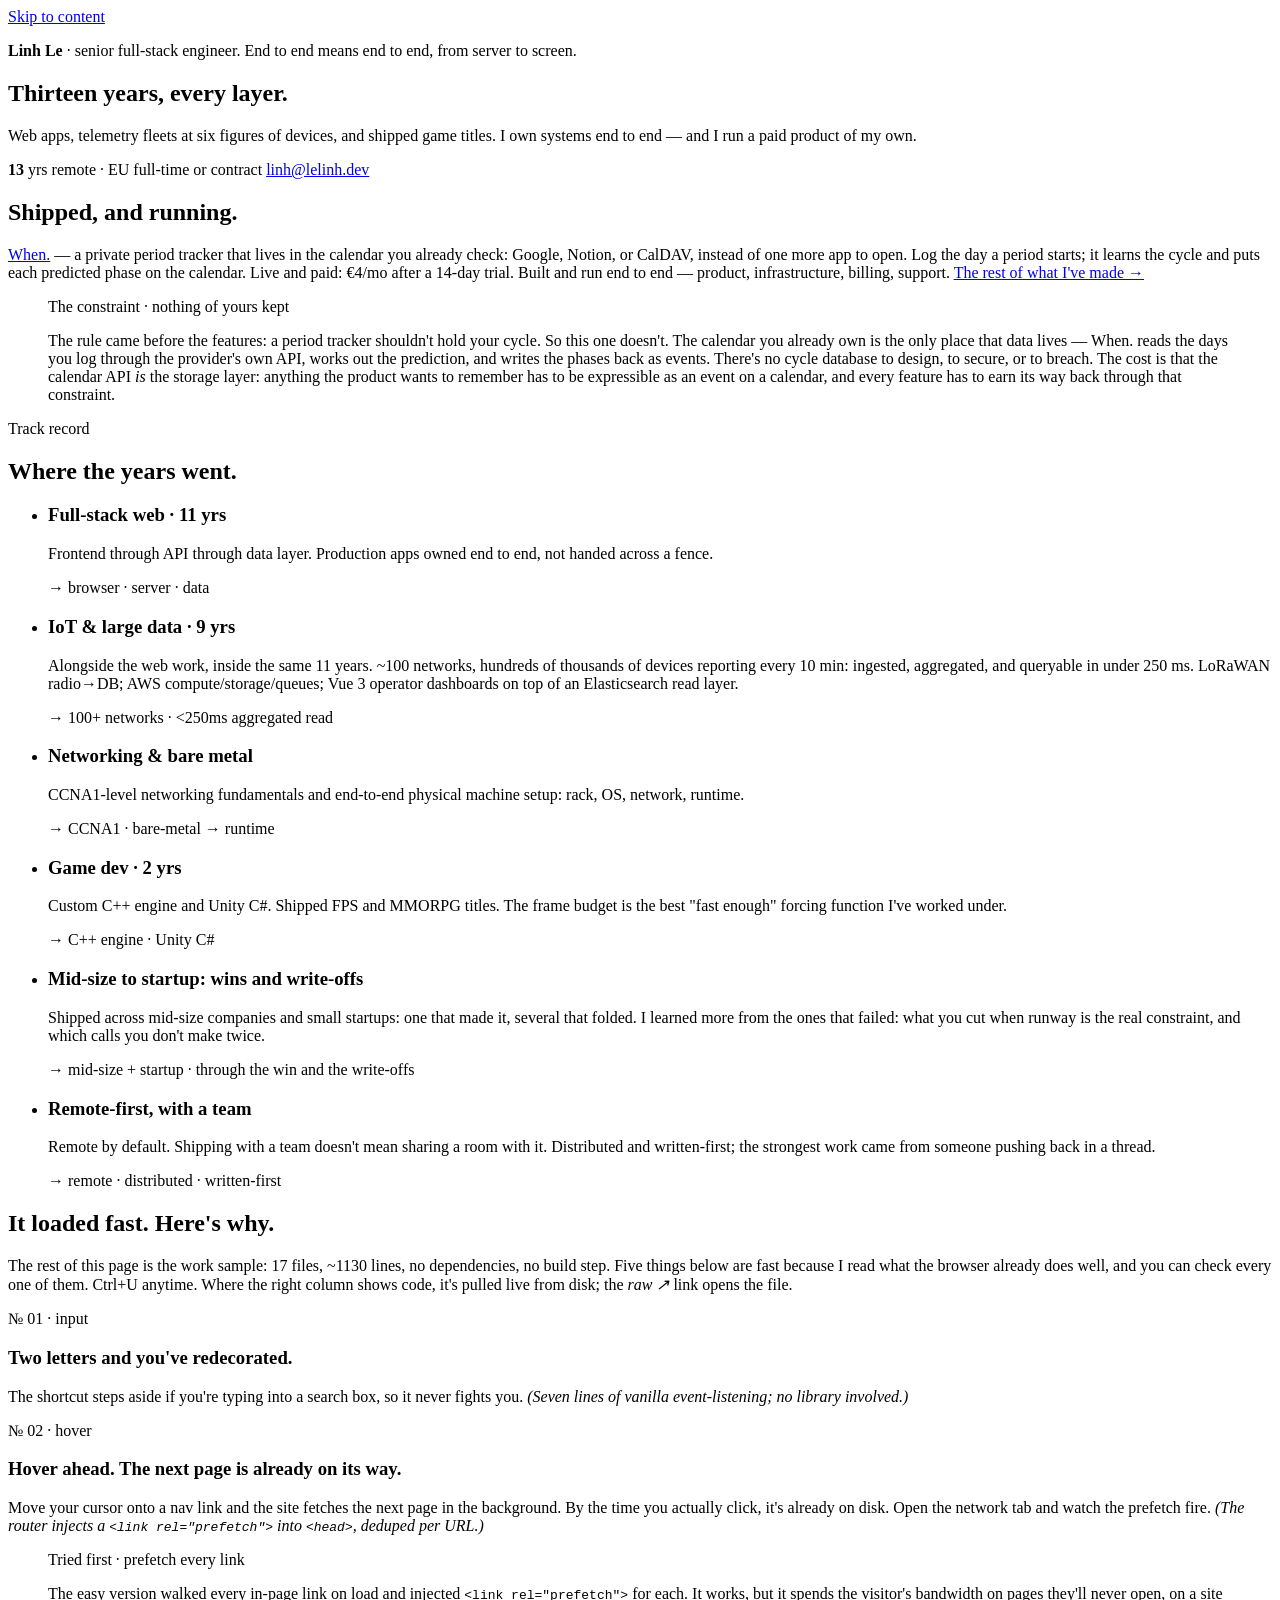
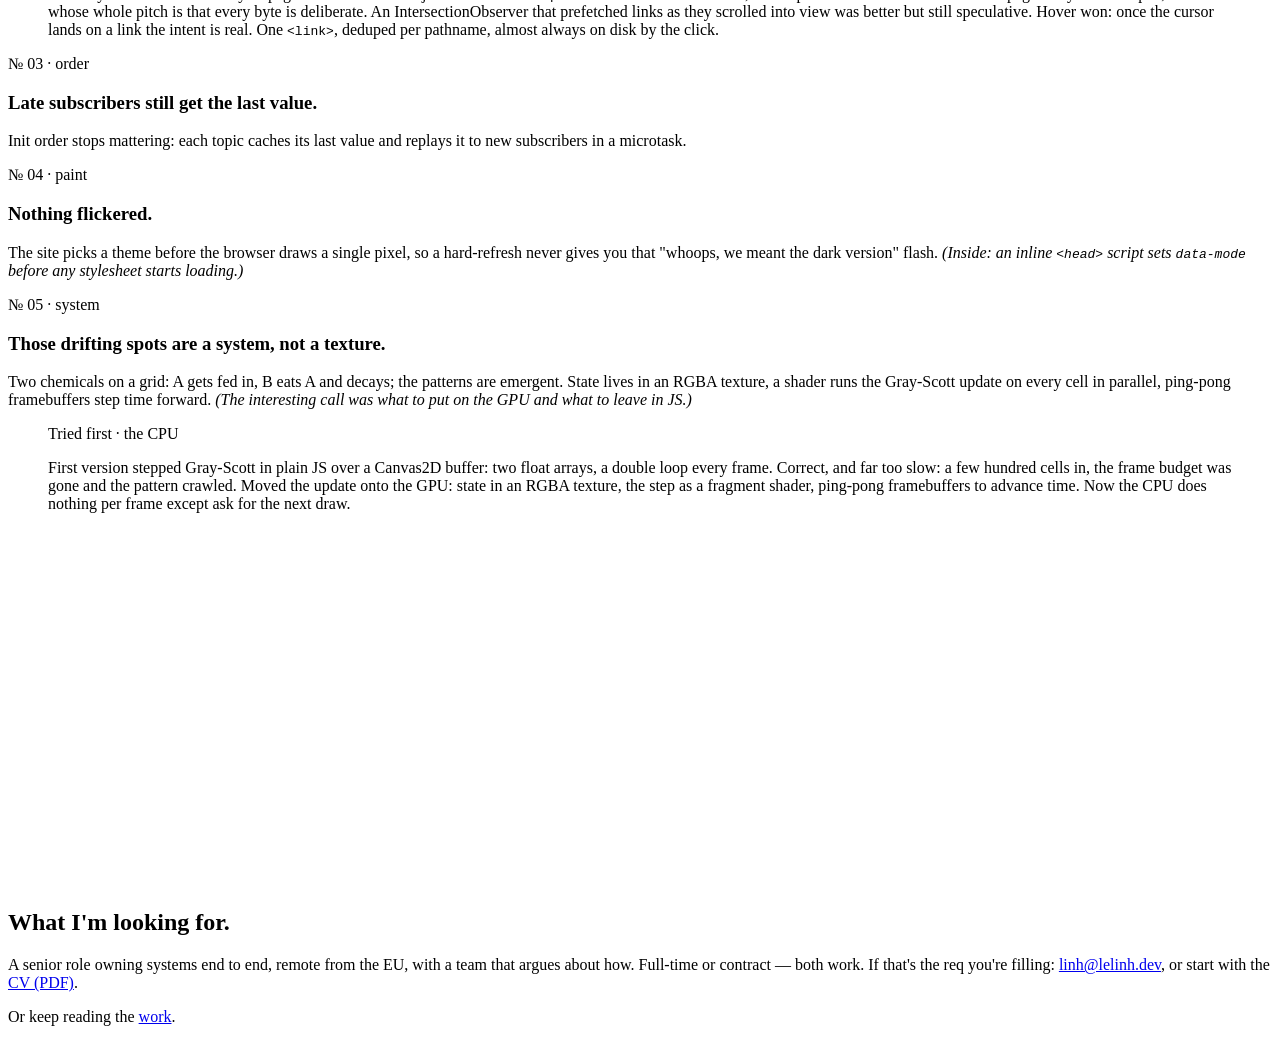
==== src/index.html @ 4b9583f8 "content: lead with the career, not the codebase; make the ask actionable The homepage argued for its" ====
<!doctype html>
<html lang="en">
<head>
  <meta charset="utf-8">
  <meta name="viewport" content="width=device-width, initial-scale=1">
  <link rel="icon" type="image/svg+xml" href="/assets/favicon.svg">
  <link rel="apple-touch-icon" href="/assets/apple-touch-icon.png">
  <meta name="robots" content="index, follow, max-image-preview:large, max-snippet:-1">
  <meta name="theme-color" content="#21222c">
  <meta name="author" content="Linh Le">
  <meta name="description" content="Linh Le — senior full-stack engineer. Thirteen years across web apps, IoT telemetry fleets, and shipped game titles. Open to senior roles, remote in the EU, full-time or contract.">
  <title>Linh Le — Senior Full-Stack Engineer</title>
  <link rel="canonical" href="https://lelinh.dev/">
  <meta property="og:type" content="website">
  <meta property="og:site_name" content="Linh Le">
  <meta property="og:title" content="Linh Le — senior full-stack engineer">
  <meta property="og:description" content="Thirteen years across web apps, IoT telemetry fleets, and shipped game titles. Open to senior roles, remote in the EU, full-time or contract.">
  <meta property="og:url" content="https://lelinh.dev/">
  <meta property="og:image" content="https://lelinh.dev/assets/og.png">
  <meta property="og:image:width" content="1200">
  <meta property="og:image:height" content="630">
  <meta property="og:image:alt" content="Linh Le — senior full-stack engineer · lelinh.dev">
  <meta property="og:locale" content="en_US">
  <meta name="twitter:card" content="summary_large_image">
  <meta name="twitter:title" content="Linh Le — senior full-stack engineer">
  <meta name="twitter:description" content="Thirteen years across web apps, IoT telemetry fleets, and shipped game titles. Open to senior roles, remote in the EU, full-time or contract.">
  <meta name="twitter:image" content="https://lelinh.dev/assets/og.png">
  <meta name="twitter:image:alt" content="Linh Le — senior full-stack engineer · lelinh.dev">
  <script type="application/ld+json">{"@context":"https://schema.org","@graph":[{"@type":"WebSite","@id":"https://lelinh.dev/#website","url":"https://lelinh.dev/","name":"Linh Le","inLanguage":"en","publisher":{"@id":"https://lelinh.dev/#person"}},{"@type":"Person","@id":"https://lelinh.dev/#person","name":"Linh Le","jobTitle":"Senior Full-Stack Engineer","url":"https://lelinh.dev/","image":"https://lelinh.dev/assets/og.png","email":"mailto:linh@lelinh.dev","sameAs":["https://codeberg.org/litozor","https://github.com/Linh35","https://www.linkedin.com/in/le-linh-42269082/"],"knowsAbout":["Full-stack web development","Node.js","Python","TypeScript","Go","Rust","Zig","C++","SQL","Elasticsearch","DynamoDB","Vue.js","React","IoT & LoRaWAN","AWS","Azure","Linux","Computer networking","Android","iOS","Data analysis","Game engine programming","Unity / C#"]}]}</script>
  <!-- data-mode must be set before first paint to avoid FOUC. Stays inline. -->
  <script>try { const m = localStorage.getItem('mode'); document.documentElement.setAttribute('data-mode', m === 'terminal' ? 'terminal' : 'swiss'); } catch { document.documentElement.setAttribute('data-mode', 'swiss'); }</script>
  <link rel="stylesheet" href="/assets/tokens/base.css">
  <link rel="stylesheet" href="/assets/modes/terminal/tokens.css">
  <link rel="stylesheet" href="/assets/modes/swiss/tokens.css">
  <style>
    #rd { display: block; width: 100%; height: 40vh; min-height: 200px; max-height: 500px; }
    /* A 40vh field that never stops moving is exactly what reduced-motion asks
       not to get. Hide it here; the mount script below also skips the sim. */
    @media (prefers-reduced-motion: reduce) { #rd { display: none; } }
  </style>
</head>
<body>
  <noscript><p>JavaScript is off. Every page is plain HTML and the links work. Only the mode toggle and the inline source previews need JS.</p></noscript>
  <a class="skip" href="#main">Skip to content</a>
  <site-header></site-header>
  <main id="main" tabindex="-1">
    <section class="hero">
      <p class="ident"><b>Linh Le</b> · senior full-stack engineer. End to end means end to end, from server to screen.</p>
      <h1>Thirteen years, every layer.</h1>
      <p class="lede">Web apps, telemetry fleets at six figures of devices, and shipped game titles. I own systems end to end — and I run a paid product of my own.</p>
      <aside class="meta">
        <key-hint variant="compact"></key-hint>
        <span><b>13</b> yrs</span>
        <span>remote · EU</span>
        <span>full-time or contract</span>
        <span><a href="mailto:linh@lelinh.dev?subject=Hiring%20Linh%20Le">linh@lelinh.dev</a></span>
      </aside>
    </section>

    <section class="intro">
      <h2>Shipped, and running.</h2>
      <p><a href="https://getwhen.net">When.</a> — a private period tracker that lives in the calendar you already check: Google, Notion, or CalDAV, instead of one more app to open. Log the day a period starts; it learns the cycle and puts each predicted phase on the calendar. Live and paid: €4/mo after a 14-day trial. Built and run end to end — product, infrastructure, billing, support. <a href="/work/">The rest of what I've made →</a></p>
      <figure class="source">
        <figcaption><span class="path">The constraint · nothing of yours kept</span></figcaption>
        <p>The rule came before the features: a period tracker shouldn't hold your cycle. So this one doesn't. The calendar you already own is the only place that data lives — When. reads the days you log through the provider's own API, works out the prediction, and writes the phases back as events. There's no cycle database to design, to secure, or to breach. The cost is that the calendar API <em>is</em> the storage layer: anything the product wants to remember has to be expressible as an event on a calendar, and every feature has to earn its way back through that constraint.</p>
      </figure>
    </section>

    <section class="patterns">
      <header class="patterns-head">
        <span class="num">Track record</span>
        <h2>Where the years went.</h2>
      </header>
      <ul class="pattern-grid" role="list">
        <li>
          <h3>Full-stack web · 11 yrs</h3>
          <p>Frontend through API through data layer. Production apps owned end to end, not handed across a fence.</p>
          <span class="where">→ browser · server · data</span>
        </li>
        <li>
          <h3>IoT &amp; large data · 9 yrs</h3>
          <p>Alongside the web work, inside the same 11 years. ~100 networks, hundreds of thousands of devices reporting every 10 min: ingested, aggregated, and queryable in under 250&nbsp;ms. LoRaWAN radio→DB; AWS compute/storage/queues; Vue 3 operator dashboards on top of an Elasticsearch read layer.</p>
          <span class="where">→ 100+ networks · &lt;250ms aggregated read</span>
        </li>
        <li>
          <h3>Networking &amp; bare metal</h3>
          <p>CCNA1-level networking fundamentals and end-to-end physical machine setup: rack, OS, network, runtime.</p>
          <span class="where">→ CCNA1 · bare-metal → runtime</span>
        </li>
        <li>
          <h3>Game dev · 2 yrs</h3>
          <p>Custom C++ engine and Unity C#. Shipped FPS and MMORPG titles. The frame budget is the best "fast enough" forcing function I've worked under.</p>
          <span class="where">→ C++ engine · Unity C#</span>
        </li>
        <li>
          <h3>Mid-size to startup: wins and write-offs</h3>
          <p>Shipped across mid-size companies and small startups: one that made it, several that folded. I learned more from the ones that failed: what you cut when runway is the real constraint, and which calls you don't make twice.</p>
          <span class="where">→ mid-size + startup · through the win and the write-offs</span>
        </li>
        <li>
          <h3>Remote-first, with a team</h3>
          <p>Remote by default. Shipping with a team doesn't mean sharing a room with it. Distributed and written-first; the strongest work came from someone pushing back in a thread.</p>
          <span class="where">→ remote · distributed · written-first</span>
        </li>
      </ul>
    </section>

    <section class="intro">
      <h2>It loaded fast. Here's why.</h2>
      <p>The rest of this page is the work sample: 17 files, ~1130 lines, no dependencies, no build step. Five things below are fast because I read what the browser already does well, and you can check every one of them. Ctrl+U anytime. Where the right column shows code, it's pulled live from disk; the <em>raw ↗</em> link opens the file.</p>
    </section>

    <section class="claim">
      <header>
        <span class="num">№ 01 · input</span>
        <h3>Two letters and you've redecorated.</h3>
        <p class="achieves"><key-hint></key-hint> The shortcut steps aside if you're typing into a search box, so it never fights you. <em>(Seven lines of vanilla event-listening; no library involved.)</em></p>
      </header>
      <source-snippet src="/assets/features/shortcuts.js" lines="12-18" caption="shortcuts.js · keydown"></source-snippet>
    </section>

    <section class="claim">
      <header>
        <span class="num">№ 02 · hover</span>
        <h3>Hover ahead. The next page is already on its way.</h3>
        <p class="achieves">Move your cursor onto a nav link and the site fetches the next page in the background. By the time you actually click, it's already on disk. Open the network tab and watch the prefetch fire. <em>(The router injects a <code>&lt;link rel="prefetch"&gt;</code> into <code>&lt;head&gt;</code>, deduped per URL.)</em></p>
      </header>
      <figure class="source">
        <figcaption><span class="path">Tried first · prefetch every link</span></figcaption>
        <p>The easy version walked every in-page link on load and injected <code>&lt;link rel="prefetch"&gt;</code> for each. It works, but it spends the visitor's bandwidth on pages they'll never open, on a site whose whole pitch is that every byte is deliberate. An IntersectionObserver that prefetched links as they scrolled into view was better but still speculative. Hover won: once the cursor lands on a link the intent is real. One <code>&lt;link&gt;</code>, deduped per pathname, almost always on disk by the click.</p>
      </figure>
    </section>

    <section class="claim">
      <header>
        <span class="num">№ 03 · order</span>
        <h3>Late subscribers still get the last value.</h3>
        <p class="achieves">Init order stops mattering: each topic caches its last value and replays it to new subscribers in a microtask.</p>
      </header>
      <source-snippet src="/assets/kernel/event-bus.js" lines="19-25" caption="event-bus.js · on()"></source-snippet>
    </section>

    <section class="claim">
      <header>
        <span class="num">№ 04 · paint</span>
        <h3>Nothing flickered.</h3>
        <p class="achieves">The site picks a theme before the browser draws a single pixel, so a hard-refresh never gives you that "whoops, we meant the dark version" flash. <em>(Inside: an inline <code>&lt;head&gt;</code> script sets <code>data-mode</code> before any stylesheet starts loading.)</em></p>
      </header>
      <source-snippet src="/index.html" lines="30-31" caption="index.html · &lt;head&gt;"></source-snippet>
    </section>

    <section class="claim">
      <header>
        <span class="num">№ 05 · system</span>
        <h3>Those drifting spots are a system, not a texture.</h3>
        <p class="achieves">Two chemicals on a grid: A gets fed in, B eats A and decays; the patterns are emergent. State lives in an RGBA texture, a shader runs the Gray-Scott update on every cell in parallel, ping-pong framebuffers step time forward. <em>(The interesting call was what to put on the GPU and what to leave in JS.)</em></p>
      </header>
      <figure class="source">
        <figcaption><span class="path">Tried first · the CPU</span></figcaption>
        <p>First version stepped Gray-Scott in plain JS over a Canvas2D buffer: two float arrays, a double loop every frame. Correct, and far too slow: a few hundred cells in, the frame budget was gone and the pattern crawled. Moved the update onto the GPU: state in an RGBA texture, the step as a fragment shader, ping-pong framebuffers to advance time. Now the CPU does nothing per frame except ask for the next draw.</p>
      </figure>
    </section>

    <canvas id="rd" aria-hidden="true"></canvas>

    <section class="intro">
      <h2>What I'm looking for.</h2>
      <p>A senior role owning systems end to end, remote from the EU, with a team that argues about how. Full-time or contract — both work. If that's the req you're filling: <a href="mailto:linh@lelinh.dev?subject=Hiring%20Linh%20Le">linh@lelinh.dev</a>, or start with the <a href="/assets/linh-le-cv.pdf">CV (PDF)</a>.</p>
    </section>

    <section class="next">
      <p>Or keep reading the <a href="/work/">work</a>.</p>
    </section>
  </main>
  <site-footer></site-footer>
  <mode-indicator></mode-indicator>
  <script type="module">
    import { init as initMode } from '/assets/kernel/mode-manager.js';
    import { init as initRouter } from '/assets/kernel/router.js';
    import { bus } from '/assets/kernel/event-bus.js';
    import '/assets/modes/components.js';
    import '/assets/modes/terminal/components.js';
    import '/assets/modes/swiss/components.js';
    import '/assets/features/mode-indicator.js';
    import '/assets/features/source-snippet.js';
    import '/assets/features/console-banner.js';
    import '/assets/features/shortcuts.js';
    import '/assets/features/key-hint.js';
    initMode();
    initRouter();
    // The sim lives inside <main>, which the router swaps on SPA nav (its
    // bootstrap script doesn't re-run). Mount on every route:change, once per
    // canvas element; idle-deferred so it never blocks first paint.
    const mountRD = () => {
      if (matchMedia('(prefers-reduced-motion: reduce)').matches) return; // CSS hides #rd too
      if (window.rd && !rd.__rd) { rd.__rd = 1; (window.requestIdleCallback || (cb => setTimeout(cb, 200)))(() => import('/assets/features/gray-scott.js').then(m => m.init(rd))); }
    };
    bus.on('route:change', mountRD);
  </script>
</body>
</html>
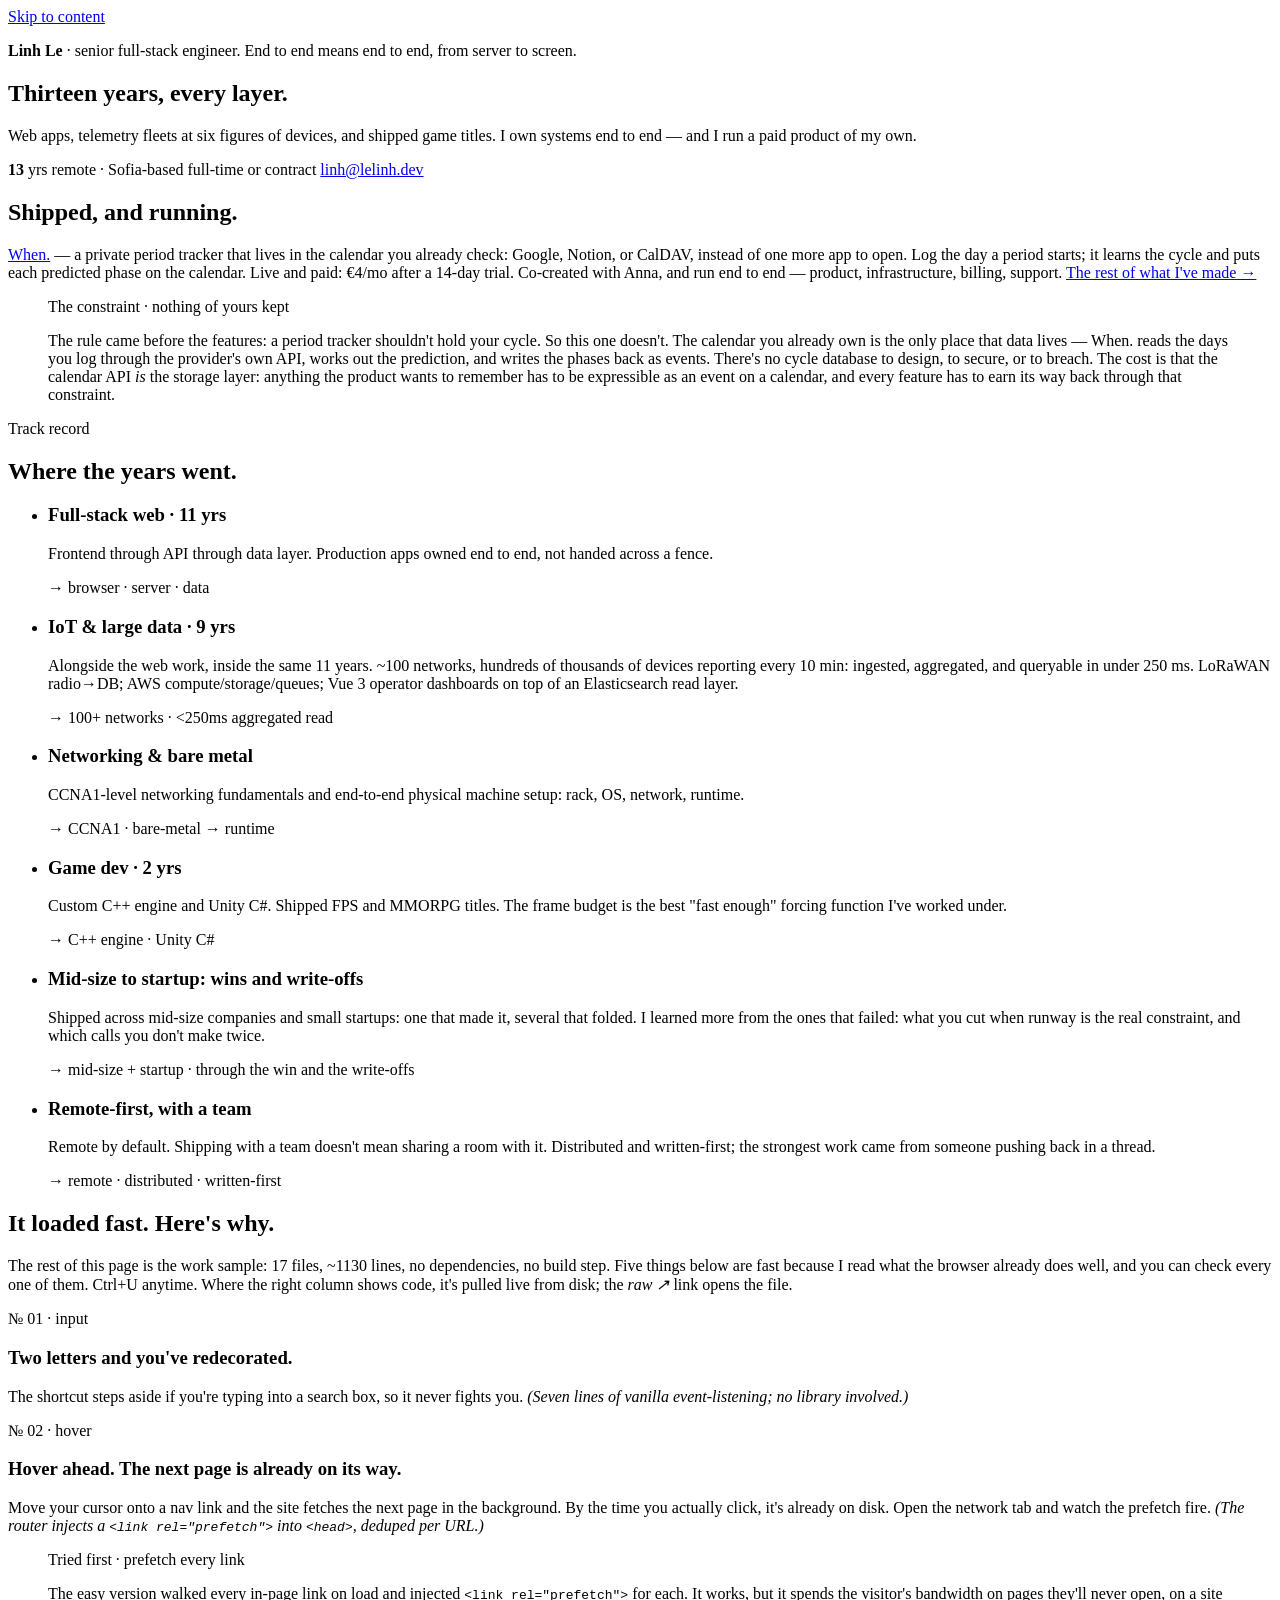
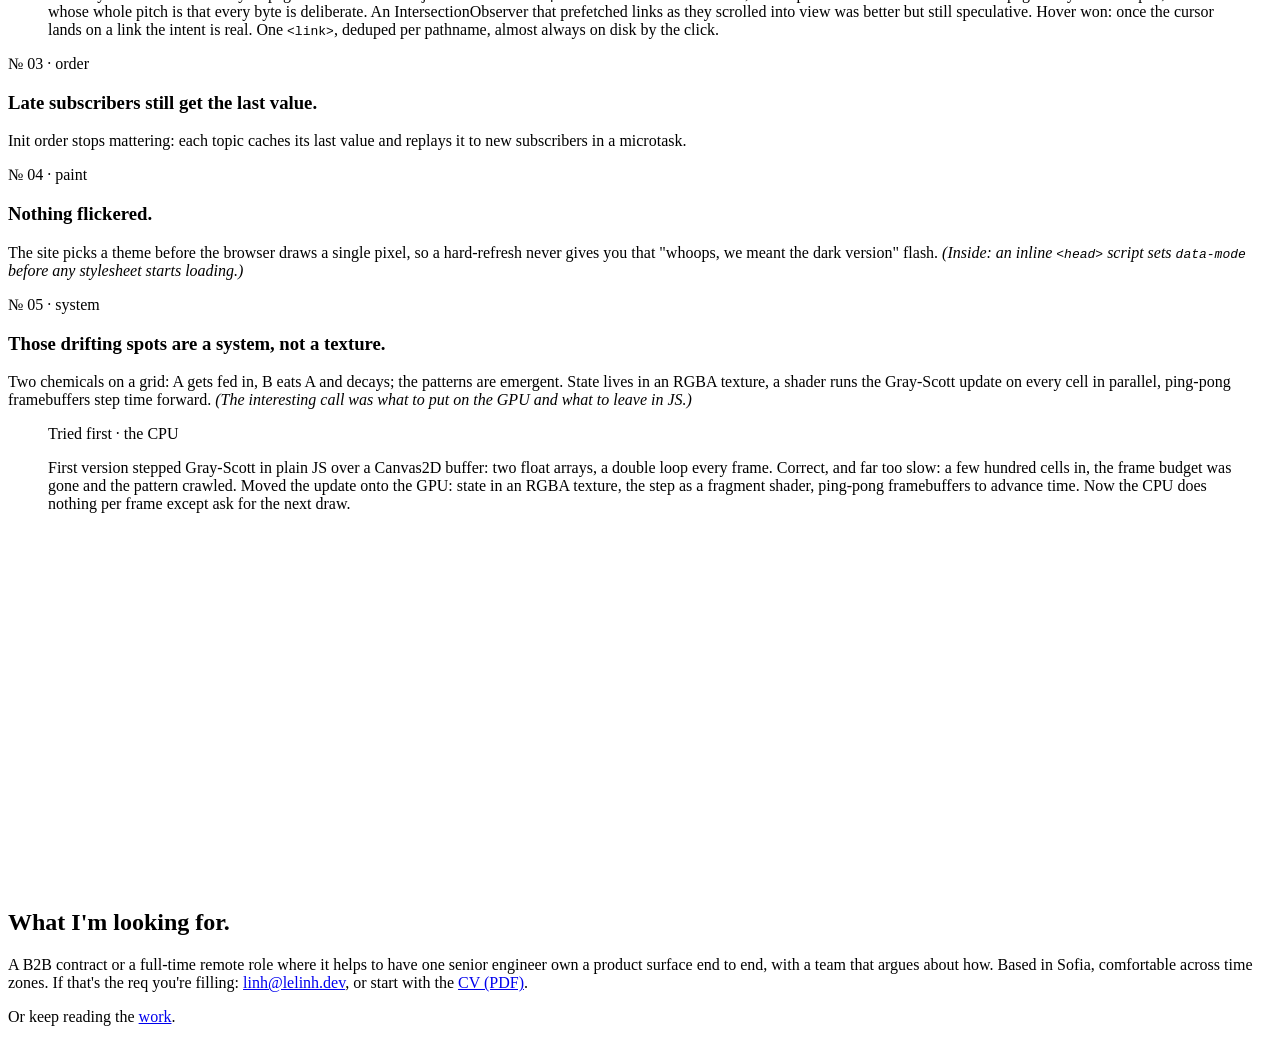
==== commit 2d826194: "about: add the work history; publish the CV; align the ask with it The history was the biggest gap f" ====
--- a/src/index.html
+++ b/src/index.html
@@ -8,13 +8,13 @@
   <meta name="robots" content="index, follow, max-image-preview:large, max-snippet:-1">
   <meta name="theme-color" content="#21222c">
   <meta name="author" content="Linh Le">
-  <meta name="description" content="Linh Le — senior full-stack engineer. Thirteen years across web apps, IoT telemetry fleets, and shipped game titles. Open to senior roles, remote in the EU, full-time or contract.">
+  <meta name="description" content="Linh Le — senior full-stack engineer. Thirteen years across web apps, IoT telemetry fleets, and shipped game titles. Open to B2B contracts and full-time remote roles. Sofia-based, comfortable across time zones.">
   <title>Linh Le — Senior Full-Stack Engineer</title>
   <link rel="canonical" href="https://lelinh.dev/">
   <meta property="og:type" content="website">
   <meta property="og:site_name" content="Linh Le">
   <meta property="og:title" content="Linh Le — senior full-stack engineer">
-  <meta property="og:description" content="Thirteen years across web apps, IoT telemetry fleets, and shipped game titles. Open to senior roles, remote in the EU, full-time or contract.">
+  <meta property="og:description" content="Thirteen years across web apps, IoT telemetry fleets, and shipped game titles. Open to B2B contracts and full-time remote roles. Sofia-based, comfortable across time zones.">
   <meta property="og:url" content="https://lelinh.dev/">
   <meta property="og:image" content="https://lelinh.dev/assets/og.png">
   <meta property="og:image:width" content="1200">
@@ -23,7 +23,7 @@
   <meta property="og:locale" content="en_US">
   <meta name="twitter:card" content="summary_large_image">
   <meta name="twitter:title" content="Linh Le — senior full-stack engineer">
-  <meta name="twitter:description" content="Thirteen years across web apps, IoT telemetry fleets, and shipped game titles. Open to senior roles, remote in the EU, full-time or contract.">
+  <meta name="twitter:description" content="Thirteen years across web apps, IoT telemetry fleets, and shipped game titles. Open to B2B contracts and full-time remote roles. Sofia-based, comfortable across time zones.">
   <meta name="twitter:image" content="https://lelinh.dev/assets/og.png">
   <meta name="twitter:image:alt" content="Linh Le — senior full-stack engineer · lelinh.dev">
   <script type="application/ld+json">{"@context":"https://schema.org","@graph":[{"@type":"WebSite","@id":"https://lelinh.dev/#website","url":"https://lelinh.dev/","name":"Linh Le","inLanguage":"en","publisher":{"@id":"https://lelinh.dev/#person"}},{"@type":"Person","@id":"https://lelinh.dev/#person","name":"Linh Le","jobTitle":"Senior Full-Stack Engineer","url":"https://lelinh.dev/","image":"https://lelinh.dev/assets/og.png","email":"mailto:linh@lelinh.dev","sameAs":["https://codeberg.org/litozor","https://github.com/Linh35","https://www.linkedin.com/in/le-linh-42269082/"],"knowsAbout":["Full-stack web development","Node.js","Python","TypeScript","Go","Rust","Zig","C++","SQL","Elasticsearch","DynamoDB","Vue.js","React","IoT & LoRaWAN","AWS","Azure","Linux","Computer networking","Android","iOS","Data analysis","Game engine programming","Unity / C#"]}]}</script>
@@ -51,7 +51,7 @@
       <aside class="meta">
         <key-hint variant="compact"></key-hint>
         <span><b>13</b> yrs</span>
-        <span>remote · EU</span>
+        <span>remote · Sofia-based</span>
         <span>full-time or contract</span>
         <span><a href="mailto:linh@lelinh.dev?subject=Hiring%20Linh%20Le">linh@lelinh.dev</a></span>
       </aside>
@@ -59,7 +59,7 @@
 
     <section class="intro">
       <h2>Shipped, and running.</h2>
-      <p><a href="https://getwhen.net">When.</a> — a private period tracker that lives in the calendar you already check: Google, Notion, or CalDAV, instead of one more app to open. Log the day a period starts; it learns the cycle and puts each predicted phase on the calendar. Live and paid: €4/mo after a 14-day trial. Built and run end to end — product, infrastructure, billing, support. <a href="/work/">The rest of what I've made →</a></p>
+      <p><a href="https://getwhen.net">When.</a> — a private period tracker that lives in the calendar you already check: Google, Notion, or CalDAV, instead of one more app to open. Log the day a period starts; it learns the cycle and puts each predicted phase on the calendar. Live and paid: €4/mo after a 14-day trial. Co-created with Anna, and run end to end — product, infrastructure, billing, support. <a href="/work/">The rest of what I've made →</a></p>
       <figure class="source">
         <figcaption><span class="path">The constraint · nothing of yours kept</span></figcaption>
         <p>The rule came before the features: a period tracker shouldn't hold your cycle. So this one doesn't. The calendar you already own is the only place that data lives — When. reads the days you log through the provider's own API, works out the prediction, and writes the phases back as events. There's no cycle database to design, to secure, or to breach. The cost is that the calendar API <em>is</em> the storage layer: anything the product wants to remember has to be expressible as an event on a calendar, and every feature has to earn its way back through that constraint.</p>
@@ -165,7 +165,7 @@
 
     <section class="intro">
       <h2>What I'm looking for.</h2>
-      <p>A senior role owning systems end to end, remote from the EU, with a team that argues about how. Full-time or contract — both work. If that's the req you're filling: <a href="mailto:linh@lelinh.dev?subject=Hiring%20Linh%20Le">linh@lelinh.dev</a>, or start with the <a href="/assets/linh-le-cv.pdf">CV (PDF)</a>.</p>
+      <p>A B2B contract or a full-time remote role where it helps to have one senior engineer own a product surface end to end, with a team that argues about how. Based in Sofia, comfortable across time zones. If that's the req you're filling: <a href="mailto:linh@lelinh.dev?subject=Hiring%20Linh%20Le">linh@lelinh.dev</a>, or start with the <a href="/assets/linh-le-cv.pdf">CV (PDF)</a>.</p>
     </section>
 
     <section class="next">
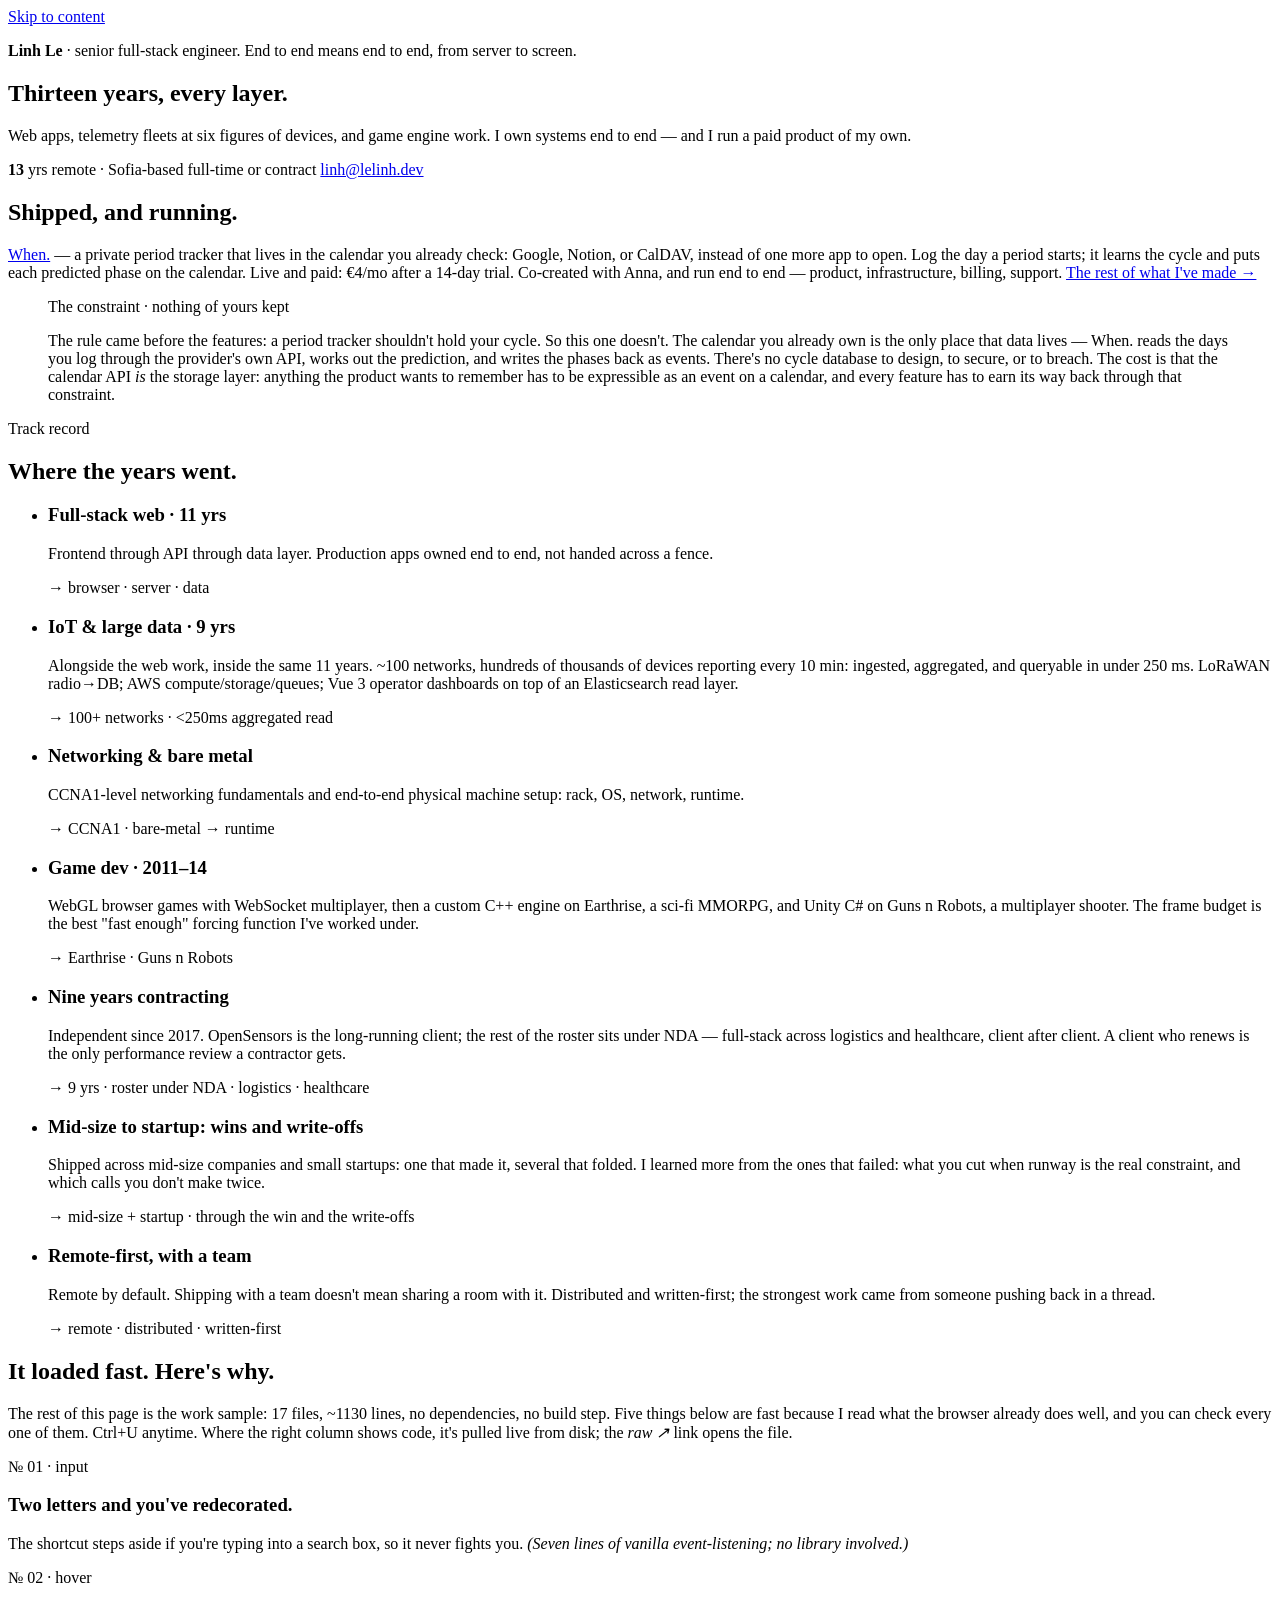
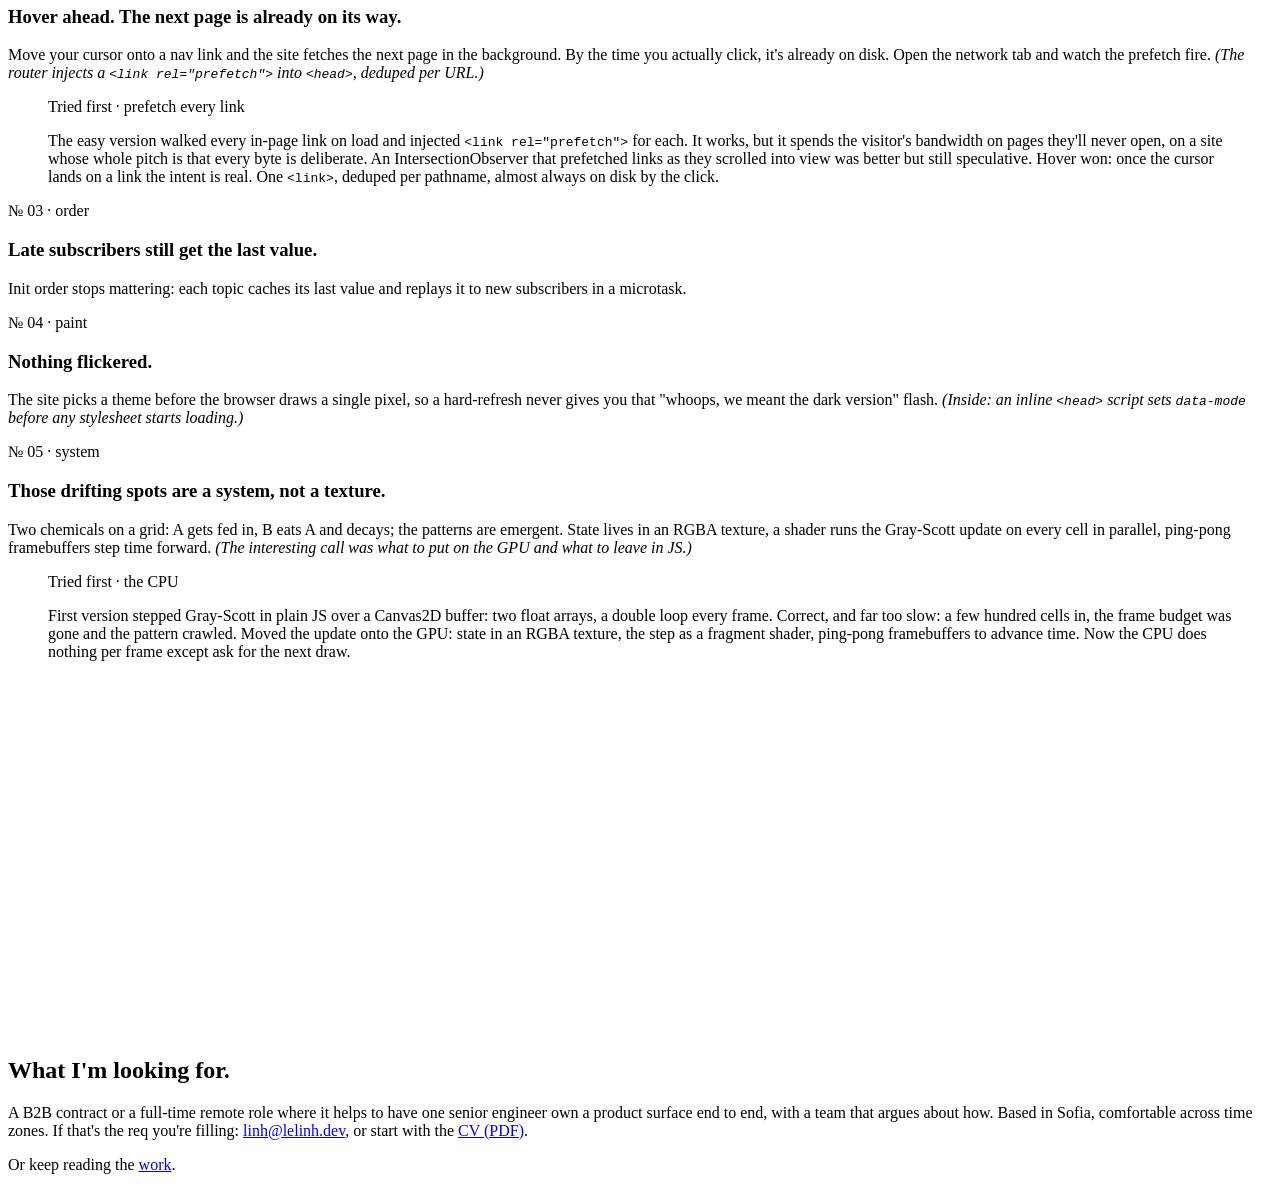
==== commit 1e8ec3c5: "correct the game-era dates, name the titles, show the contracting Masthead and Haemimont dates were " ====
--- a/src/index.html
+++ b/src/index.html
@@ -8,13 +8,13 @@
   <meta name="robots" content="index, follow, max-image-preview:large, max-snippet:-1">
   <meta name="theme-color" content="#21222c">
   <meta name="author" content="Linh Le">
-  <meta name="description" content="Linh Le — senior full-stack engineer. Thirteen years across web apps, IoT telemetry fleets, and shipped game titles. Open to B2B contracts and full-time remote roles. Sofia-based, comfortable across time zones.">
+  <meta name="description" content="Linh Le — senior full-stack engineer. Thirteen years across web apps, IoT telemetry fleets, and game engine work. Open to B2B contracts and full-time remote roles. Sofia-based, comfortable across time zones.">
   <title>Linh Le — Senior Full-Stack Engineer</title>
   <link rel="canonical" href="https://lelinh.dev/">
   <meta property="og:type" content="website">
   <meta property="og:site_name" content="Linh Le">
   <meta property="og:title" content="Linh Le — senior full-stack engineer">
-  <meta property="og:description" content="Thirteen years across web apps, IoT telemetry fleets, and shipped game titles. Open to B2B contracts and full-time remote roles. Sofia-based, comfortable across time zones.">
+  <meta property="og:description" content="Thirteen years across web apps, IoT telemetry fleets, and game engine work. Open to B2B contracts and full-time remote roles. Sofia-based, comfortable across time zones.">
   <meta property="og:url" content="https://lelinh.dev/">
   <meta property="og:image" content="https://lelinh.dev/assets/og.png">
   <meta property="og:image:width" content="1200">
@@ -23,7 +23,7 @@
   <meta property="og:locale" content="en_US">
   <meta name="twitter:card" content="summary_large_image">
   <meta name="twitter:title" content="Linh Le — senior full-stack engineer">
-  <meta name="twitter:description" content="Thirteen years across web apps, IoT telemetry fleets, and shipped game titles. Open to B2B contracts and full-time remote roles. Sofia-based, comfortable across time zones.">
+  <meta name="twitter:description" content="Thirteen years across web apps, IoT telemetry fleets, and game engine work. Open to B2B contracts and full-time remote roles. Sofia-based, comfortable across time zones.">
   <meta name="twitter:image" content="https://lelinh.dev/assets/og.png">
   <meta name="twitter:image:alt" content="Linh Le — senior full-stack engineer · lelinh.dev">
   <script type="application/ld+json">{"@context":"https://schema.org","@graph":[{"@type":"WebSite","@id":"https://lelinh.dev/#website","url":"https://lelinh.dev/","name":"Linh Le","inLanguage":"en","publisher":{"@id":"https://lelinh.dev/#person"}},{"@type":"Person","@id":"https://lelinh.dev/#person","name":"Linh Le","jobTitle":"Senior Full-Stack Engineer","url":"https://lelinh.dev/","image":"https://lelinh.dev/assets/og.png","email":"mailto:linh@lelinh.dev","sameAs":["https://codeberg.org/litozor","https://github.com/Linh35","https://www.linkedin.com/in/le-linh-42269082/"],"knowsAbout":["Full-stack web development","Node.js","Python","TypeScript","Go","Rust","Zig","C++","SQL","Elasticsearch","DynamoDB","Vue.js","React","IoT & LoRaWAN","AWS","Azure","Linux","Computer networking","Android","iOS","Data analysis","Game engine programming","Unity / C#"]}]}</script>
@@ -47,7 +47,7 @@
     <section class="hero">
       <p class="ident"><b>Linh Le</b> · senior full-stack engineer. End to end means end to end, from server to screen.</p>
       <h1>Thirteen years, every layer.</h1>
-      <p class="lede">Web apps, telemetry fleets at six figures of devices, and shipped game titles. I own systems end to end — and I run a paid product of my own.</p>
+      <p class="lede">Web apps, telemetry fleets at six figures of devices, and game engine work. I own systems end to end — and I run a paid product of my own.</p>
       <aside class="meta">
         <key-hint variant="compact"></key-hint>
         <span><b>13</b> yrs</span>
@@ -88,9 +88,14 @@
           <span class="where">→ CCNA1 · bare-metal → runtime</span>
         </li>
         <li>
-          <h3>Game dev · 2 yrs</h3>
-          <p>Custom C++ engine and Unity C#. Shipped FPS and MMORPG titles. The frame budget is the best "fast enough" forcing function I've worked under.</p>
-          <span class="where">→ C++ engine · Unity C#</span>
+          <h3>Game dev · 2011–14</h3>
+          <p>WebGL browser games with WebSocket multiplayer, then a custom C++ engine on Earthrise, a sci-fi MMORPG, and Unity C# on Guns n Robots, a multiplayer shooter. The frame budget is the best "fast enough" forcing function I've worked under.</p>
+          <span class="where">→ Earthrise · Guns n Robots</span>
+        </li>
+        <li>
+          <h3>Nine years contracting</h3>
+          <p>Independent since 2017. OpenSensors is the long-running client; the rest of the roster sits under NDA — full-stack across logistics and healthcare, client after client. A client who renews is the only performance review a contractor gets.</p>
+          <span class="where">→ 9 yrs · roster under NDA · logistics · healthcare</span>
         </li>
         <li>
           <h3>Mid-size to startup: wins and write-offs</h3>
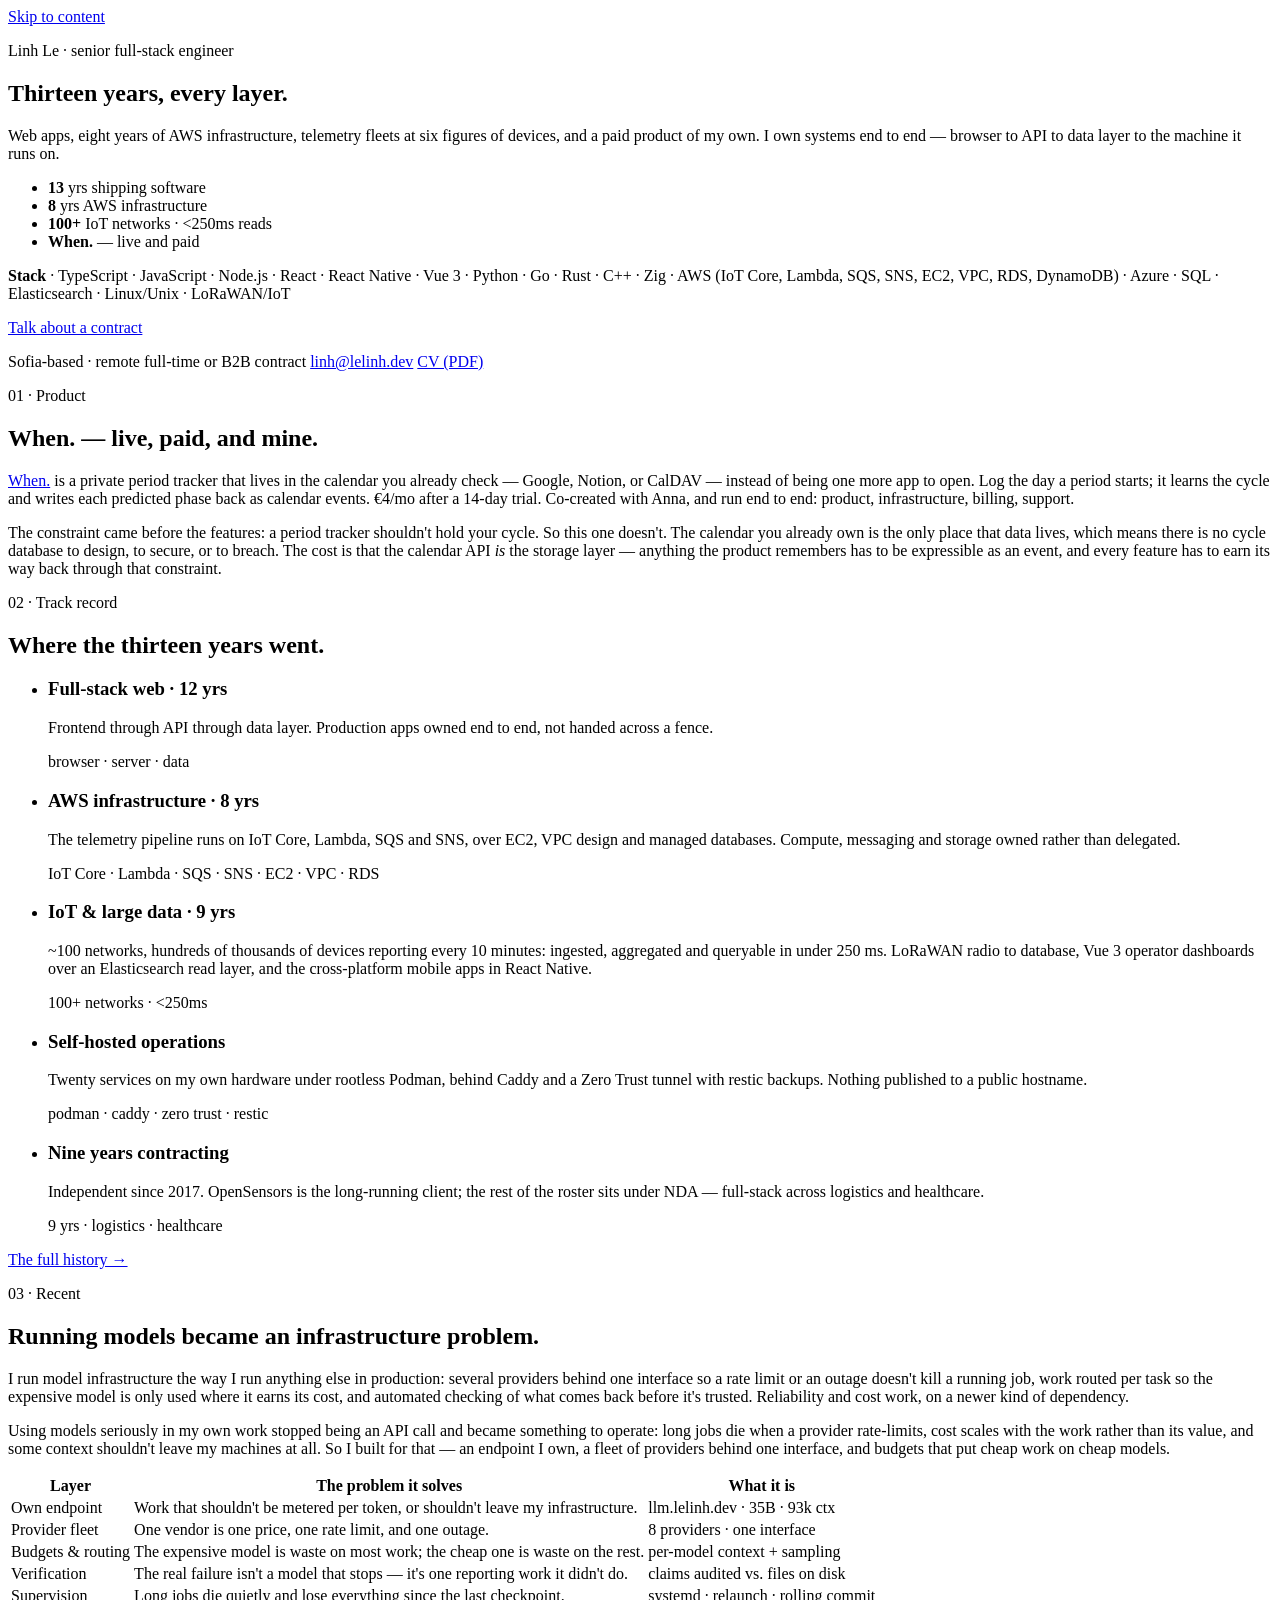
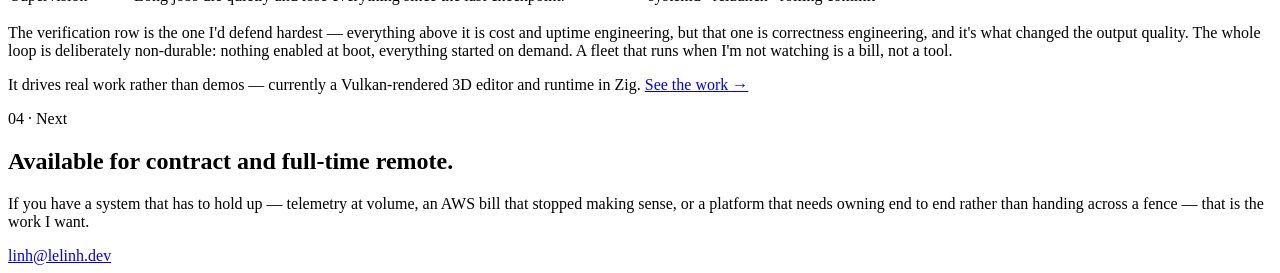
==== commit 5d45a935: "redesign: replace terminal/swiss with brief/deep, lead with the hire The two modes were two typograp" ====
--- a/src/index.html
+++ b/src/index.html
@@ -6,201 +6,149 @@
   <link rel="icon" type="image/svg+xml" href="/assets/favicon.svg">
   <link rel="apple-touch-icon" href="/assets/apple-touch-icon.png">
   <meta name="robots" content="index, follow, max-image-preview:large, max-snippet:-1">
-  <meta name="theme-color" content="#21222c">
   <meta name="author" content="Linh Le">
-  <meta name="description" content="Linh Le — senior full-stack engineer. Thirteen years across web apps, IoT telemetry fleets, and game engine work. Open to B2B contracts and full-time remote roles. Sofia-based, comfortable across time zones.">
+  <!-- data-mode before any stylesheet: no flash of the wrong mode. -->
+  <script>document.documentElement.setAttribute('data-mode', (function () { try { return localStorage.getItem('mode') === 'deep' ? 'deep' : 'brief'; } catch (e) { return 'brief'; } })());</script>
+  <link rel="stylesheet" href="/assets/tokens/base.css">
+  <link rel="stylesheet" href="/assets/modes/brief/tokens.css">
+  <link rel="stylesheet" href="/assets/modes/brief/layout.css">
+  <link rel="stylesheet" href="/assets/modes/brief/blocks.css">
+  <link rel="stylesheet" href="/assets/modes/deep/tokens.css">
+  <link rel="stylesheet" href="/assets/modes/deep/layout.css">
+  <link rel="stylesheet" href="/assets/modes/deep/blocks.css">
+  <meta name="description" content="Linh Le — senior full-stack engineer, 13 years. Web apps, 8 years of AWS, IoT telemetry at six figures of devices, and a paid product of my own. Open to B2B contracts and full-time remote roles.">
   <title>Linh Le — Senior Full-Stack Engineer</title>
   <link rel="canonical" href="https://lelinh.dev/">
   <meta property="og:type" content="website">
   <meta property="og:site_name" content="Linh Le">
   <meta property="og:title" content="Linh Le — senior full-stack engineer">
-  <meta property="og:description" content="Thirteen years across web apps, IoT telemetry fleets, and game engine work. Open to B2B contracts and full-time remote roles. Sofia-based, comfortable across time zones.">
+  <meta property="og:description" content="Thirteen years across web apps, AWS infrastructure, and telemetry fleets. I own systems end to end, and I run a paid product of my own.">
   <meta property="og:url" content="https://lelinh.dev/">
   <meta property="og:image" content="https://lelinh.dev/assets/og.png">
   <meta property="og:image:width" content="1200">
   <meta property="og:image:height" content="630">
-  <meta property="og:image:alt" content="Linh Le — senior full-stack engineer · lelinh.dev">
-  <meta property="og:locale" content="en_US">
   <meta name="twitter:card" content="summary_large_image">
-  <meta name="twitter:title" content="Linh Le — senior full-stack engineer">
-  <meta name="twitter:description" content="Thirteen years across web apps, IoT telemetry fleets, and game engine work. Open to B2B contracts and full-time remote roles. Sofia-based, comfortable across time zones.">
-  <meta name="twitter:image" content="https://lelinh.dev/assets/og.png">
-  <meta name="twitter:image:alt" content="Linh Le — senior full-stack engineer · lelinh.dev">
-  <script type="application/ld+json">{"@context":"https://schema.org","@graph":[{"@type":"WebSite","@id":"https://lelinh.dev/#website","url":"https://lelinh.dev/","name":"Linh Le","inLanguage":"en","publisher":{"@id":"https://lelinh.dev/#person"}},{"@type":"Person","@id":"https://lelinh.dev/#person","name":"Linh Le","jobTitle":"Senior Full-Stack Engineer","url":"https://lelinh.dev/","image":"https://lelinh.dev/assets/og.png","email":"mailto:linh@lelinh.dev","sameAs":["https://codeberg.org/litozor","https://github.com/Linh35","https://www.linkedin.com/in/le-linh-42269082/"],"knowsAbout":["Full-stack web development","Node.js","Python","TypeScript","Go","Rust","Zig","C++","SQL","Elasticsearch","DynamoDB","Vue.js","React","IoT & LoRaWAN","AWS","Azure","Linux","Computer networking","Android","iOS","Data analysis","Game engine programming","Unity / C#"]}]}</script>
-  <!-- data-mode must be set before first paint to avoid FOUC. Stays inline. -->
-  <script>try { const m = localStorage.getItem('mode'); document.documentElement.setAttribute('data-mode', m === 'terminal' ? 'terminal' : 'swiss'); } catch { document.documentElement.setAttribute('data-mode', 'swiss'); }</script>
-  <link rel="stylesheet" href="/assets/tokens/base.css">
-  <link rel="stylesheet" href="/assets/modes/terminal/tokens.css">
-  <link rel="stylesheet" href="/assets/modes/swiss/tokens.css">
-  <style>
-    #rd { display: block; width: 100%; height: 40vh; min-height: 200px; max-height: 500px; }
-    /* A 40vh field that never stops moving is exactly what reduced-motion asks
-       not to get. Hide it here; the mount script below also skips the sim. */
-    @media (prefers-reduced-motion: reduce) { #rd { display: none; } }
-  </style>
 </head>
 <body>
-  <noscript><p>JavaScript is off. Every page is plain HTML and the links work. Only the mode toggle and the inline source previews need JS.</p></noscript>
-  <a class="skip" href="#main">Skip to content</a>
-  <site-header></site-header>
-  <main id="main" tabindex="-1">
-    <section class="hero">
-      <p class="ident"><b>Linh Le</b> · senior full-stack engineer. End to end means end to end, from server to screen.</p>
-      <h1>Thirteen years, every layer.</h1>
-      <p class="lede">Web apps, telemetry fleets at six figures of devices, and game engine work. I own systems end to end — and I run a paid product of my own.</p>
-      <aside class="meta">
-        <key-hint variant="compact"></key-hint>
-        <span><b>13</b> yrs</span>
-        <span>remote · Sofia-based</span>
-        <span>full-time or contract</span>
-        <span><a href="mailto:linh@lelinh.dev?subject=Hiring%20Linh%20Le">linh@lelinh.dev</a></span>
-      </aside>
-    </section>
+<noscript><p>JavaScript is off. Every page is plain HTML and the links work — with JS off you get the full text of both reads at once.</p></noscript>
+<a class="skip" href="#main">Skip to content</a>
+<site-header></site-header>
+<main id="main" tabindex="-1">
 
-    <section class="intro">
-      <h2>Shipped, and running.</h2>
-      <p><a href="https://getwhen.net">When.</a> — a private period tracker that lives in the calendar you already check: Google, Notion, or CalDAV, instead of one more app to open. Log the day a period starts; it learns the cycle and puts each predicted phase on the calendar. Live and paid: €4/mo after a 14-day trial. Co-created with Anna, and run end to end — product, infrastructure, billing, support. <a href="/work/">The rest of what I've made →</a></p>
-      <figure class="source">
-        <figcaption><span class="path">The constraint · nothing of yours kept</span></figcaption>
-        <p>The rule came before the features: a period tracker shouldn't hold your cycle. So this one doesn't. The calendar you already own is the only place that data lives — When. reads the days you log through the provider's own API, works out the prediction, and writes the phases back as events. There's no cycle database to design, to secure, or to breach. The cost is that the calendar API <em>is</em> the storage layer: anything the product wants to remember has to be expressible as an event on a calendar, and every feature has to earn its way back through that constraint.</p>
-      </figure>
-    </section>
+  <section class="hero lead">
+    <p class="ident">Linh Le · senior full-stack engineer</p>
+    <h1>Thirteen years, every layer.</h1>
+    <p class="lede">Web apps, eight years of AWS infrastructure, telemetry fleets at six figures of devices, and a paid product of my own. I own systems end to end — browser to API to data layer to the machine it runs on.</p>
+    <ul class="claims" role="list">
+      <li><b>13</b> yrs shipping software</li>
+      <li><b>8</b> yrs AWS infrastructure</li>
+      <li><b>100+</b> IoT networks · &lt;250ms reads</li>
+      <li><b>When.</b> — live and paid</li>
+    </ul>
+    <p class="stack"><b>Stack</b> · TypeScript · JavaScript · Node.js · React · React&nbsp;Native · Vue&nbsp;3 · Python · Go · Rust · C++ · Zig · AWS (IoT&nbsp;Core, Lambda, SQS, SNS, EC2, VPC, RDS, DynamoDB) · Azure · SQL · Elasticsearch · Linux/Unix · LoRaWAN/IoT</p>
+    <a class="cta" href="mailto:linh@lelinh.dev?subject=Hiring%20Linh%20Le">Talk about a contract</a>
+    <p class="meta">
+      <span>Sofia-based · remote</span>
+      <span>full-time or B2B contract</span>
+      <span><a href="mailto:linh@lelinh.dev">linh@lelinh.dev</a></span>
+      <span><a href="/assets/linh-le-cv.pdf">CV (PDF)</a></span>
+      <span class="deep-only"><key-hint variant="compact"></key-hint></span>
+    </p>
+  </section>
 
-    <section class="patterns">
-      <header class="patterns-head">
-        <span class="num">Track record</span>
-        <h2>Where the years went.</h2>
-      </header>
-      <ul class="pattern-grid" role="list">
-        <li>
-          <h3>Full-stack web · 11 yrs</h3>
-          <p>Frontend through API through data layer. Production apps owned end to end, not handed across a fence.</p>
-          <span class="where">→ browser · server · data</span>
-        </li>
-        <li>
-          <h3>IoT &amp; large data · 9 yrs</h3>
-          <p>Alongside the web work, inside the same 11 years. ~100 networks, hundreds of thousands of devices reporting every 10 min: ingested, aggregated, and queryable in under 250&nbsp;ms. LoRaWAN radio→DB; AWS compute/storage/queues; Vue 3 operator dashboards on top of an Elasticsearch read layer.</p>
-          <span class="where">→ 100+ networks · &lt;250ms aggregated read</span>
-        </li>
-        <li>
-          <h3>Networking &amp; bare metal</h3>
-          <p>CCNA1-level networking fundamentals and end-to-end physical machine setup: rack, OS, network, runtime.</p>
-          <span class="where">→ CCNA1 · bare-metal → runtime</span>
-        </li>
-        <li>
-          <h3>Game dev · 2011–14</h3>
-          <p>WebGL browser games with WebSocket multiplayer, then a custom C++ engine on Earthrise, a sci-fi MMORPG, and Unity C# on Guns n Robots, a multiplayer shooter. The frame budget is the best "fast enough" forcing function I've worked under.</p>
-          <span class="where">→ Earthrise · Guns n Robots</span>
-        </li>
-        <li>
-          <h3>Nine years contracting</h3>
-          <p>Independent since 2017. OpenSensors is the long-running client; the rest of the roster sits under NDA — full-stack across logistics and healthcare, client after client. A client who renews is the only performance review a contractor gets.</p>
-          <span class="where">→ 9 yrs · roster under NDA · logistics · healthcare</span>
-        </li>
-        <li>
-          <h3>Mid-size to startup: wins and write-offs</h3>
-          <p>Shipped across mid-size companies and small startups: one that made it, several that folded. I learned more from the ones that failed: what you cut when runway is the real constraint, and which calls you don't make twice.</p>
-          <span class="where">→ mid-size + startup · through the win and the write-offs</span>
-        </li>
-        <li>
-          <h3>Remote-first, with a team</h3>
-          <p>Remote by default. Shipping with a team doesn't mean sharing a room with it. Distributed and written-first; the strongest work came from someone pushing back in a thread.</p>
-          <span class="where">→ remote · distributed · written-first</span>
-        </li>
-      </ul>
-    </section>
+  <section>
+    <div class="sec-head">
+      <span class="num">01 · Product</span>
+      <h2>When. — live, paid, and mine.</h2>
+    </div>
+    <p><a href="https://getwhen.net">When.</a> is a private period tracker that lives in the calendar you already check — Google, Notion, or CalDAV — instead of being one more app to open. Log the day a period starts; it learns the cycle and writes each predicted phase back as calendar events. €4/mo after a 14-day trial. Co-created with Anna, and run end to end: product, infrastructure, billing, support.</p>
+    <p class="deep-only">The constraint came before the features: a period tracker shouldn't hold your cycle. So this one doesn't. The calendar you already own is the only place that data lives, which means there is no cycle database to design, to secure, or to breach. The cost is that the calendar API <em>is</em> the storage layer — anything the product remembers has to be expressible as an event, and every feature has to earn its way back through that constraint.</p>
+  </section>
 
-    <section class="intro">
-      <h2>It loaded fast. Here's why.</h2>
-      <p>The rest of this page is the work sample: 17 files, ~1130 lines, no dependencies, no build step. Five things below are fast because I read what the browser already does well, and you can check every one of them. Ctrl+U anytime. Where the right column shows code, it's pulled live from disk; the <em>raw ↗</em> link opens the file.</p>
-    </section>
+  <section>
+    <div class="sec-head">
+      <span class="num">02 · Track record</span>
+      <h2>Where the thirteen years went.</h2>
+    </div>
+    <ul class="grid" role="list">
+      <li class="card">
+        <h3>Full-stack web · 12 yrs</h3>
+        <p>Frontend through API through data layer. Production apps owned end to end, not handed across a fence.</p>
+        <span class="where">browser · server · data</span>
+      </li>
+      <li class="card">
+        <h3>AWS infrastructure · 8 yrs</h3>
+        <p>The telemetry pipeline runs on IoT Core, Lambda, SQS and SNS, over EC2, VPC design and managed databases. Compute, messaging and storage owned rather than delegated.</p>
+        <span class="where">IoT Core · Lambda · SQS · SNS · EC2 · VPC · RDS</span>
+      </li>
+      <li class="card">
+        <h3>IoT &amp; large data · 9 yrs</h3>
+        <p>~100 networks, hundreds of thousands of devices reporting every 10 minutes: ingested, aggregated and queryable in under 250&nbsp;ms. LoRaWAN radio to database, Vue 3 operator dashboards over an Elasticsearch read layer, and the cross-platform mobile apps in React Native.</p>
+        <span class="where">100+ networks · &lt;250ms</span>
+      </li>
+      <li class="card">
+        <h3>Self-hosted operations</h3>
+        <p>Twenty services on my own hardware under rootless Podman, behind Caddy and a Zero Trust tunnel with restic backups. Nothing published to a public hostname.</p>
+        <span class="where">podman · caddy · zero trust · restic</span>
+      </li>
+      <li class="card">
+        <h3>Nine years contracting</h3>
+        <p>Independent since 2017. OpenSensors is the long-running client; the rest of the roster sits under NDA — full-stack across logistics and healthcare.</p>
+        <span class="where">9 yrs · logistics · healthcare</span>
+      </li>
+    </ul>
+    <p class="more"><a href="/about">The full history →</a></p>
+  </section>
 
-    <section class="claim">
-      <header>
-        <span class="num">№ 01 · input</span>
-        <h3>Two letters and you've redecorated.</h3>
-        <p class="achieves"><key-hint></key-hint> The shortcut steps aside if you're typing into a search box, so it never fights you. <em>(Seven lines of vanilla event-listening; no library involved.)</em></p>
-      </header>
-      <source-snippet src="/assets/features/shortcuts.js" lines="12-18" caption="shortcuts.js · keydown"></source-snippet>
-    </section>
+  <section>
+    <div class="sec-head">
+      <span class="num">03 · Recent</span>
+      <h2>Running models became an infrastructure problem.</h2>
+    </div>
+    <p class="brief-only">I run model infrastructure the way I run anything else in production: several providers behind one interface so a rate limit or an outage doesn't kill a running job, work routed per task so the expensive model is only used where it earns its cost, and automated checking of what comes back before it's trusted. Reliability and cost work, on a newer kind of dependency.</p>
+    <div class="deep-only">
+      <p>Using models seriously in my own work stopped being an API call and became something to operate: long jobs die when a provider rate-limits, cost scales with the work rather than its value, and some context shouldn't leave my machines at all. So I built for that — an endpoint I own, a fleet of providers behind one interface, and budgets that put cheap work on cheap models.</p>
+      <div class="scroll-x" tabindex="0" role="region" aria-label="Model infrastructure layers">
+        <table class="fleet">
+          <thead><tr><th>Layer</th><th>The problem it solves</th><th>What it is</th></tr></thead>
+          <tbody>
+            <tr><td>Own endpoint</td><td>Work that shouldn't be metered per token, or shouldn't leave my infrastructure.</td><td>llm.lelinh.dev · 35B · 93k ctx</td></tr>
+            <tr><td>Provider fleet</td><td>One vendor is one price, one rate limit, and one outage.</td><td>8 providers · one interface</td></tr>
+            <tr><td>Budgets &amp; routing</td><td>The expensive model is waste on most work; the cheap one is waste on the rest.</td><td>per-model context + sampling</td></tr>
+            <tr><td>Verification</td><td>The real failure isn't a model that stops — it's one reporting work it didn't do.</td><td>claims audited vs. files on disk</td></tr>
+            <tr><td>Supervision</td><td>Long jobs die quietly and lose everything since the last checkpoint.</td><td>systemd · relaunch · rolling commit</td></tr>
+          </tbody>
+        </table>
+      </div>
+      <p>The verification row is the one I'd defend hardest — everything above it is cost and uptime engineering, but that one is correctness engineering, and it's what changed the output quality. The whole loop is deliberately non-durable: nothing enabled at boot, everything started on demand. A fleet that runs when I'm not watching is a bill, not a tool.</p>
+    </div>
+    <p class="more">It drives real work rather than demos — currently a Vulkan-rendered 3D editor and runtime in Zig. <a href="/work/">See the work →</a></p>
+  </section>
 
-    <section class="claim">
-      <header>
-        <span class="num">№ 02 · hover</span>
-        <h3>Hover ahead. The next page is already on its way.</h3>
-        <p class="achieves">Move your cursor onto a nav link and the site fetches the next page in the background. By the time you actually click, it's already on disk. Open the network tab and watch the prefetch fire. <em>(The router injects a <code>&lt;link rel="prefetch"&gt;</code> into <code>&lt;head&gt;</code>, deduped per URL.)</em></p>
-      </header>
-      <figure class="source">
-        <figcaption><span class="path">Tried first · prefetch every link</span></figcaption>
-        <p>The easy version walked every in-page link on load and injected <code>&lt;link rel="prefetch"&gt;</code> for each. It works, but it spends the visitor's bandwidth on pages they'll never open, on a site whose whole pitch is that every byte is deliberate. An IntersectionObserver that prefetched links as they scrolled into view was better but still speculative. Hover won: once the cursor lands on a link the intent is real. One <code>&lt;link&gt;</code>, deduped per pathname, almost always on disk by the click.</p>
-      </figure>
-    </section>
+  <section>
+    <div class="sec-head">
+      <span class="num">04 · Next</span>
+      <h2>Available for contract and full-time remote.</h2>
+    </div>
+    <p>If you have a system that has to hold up — telemetry at volume, an AWS bill that stopped making sense, or a platform that needs owning end to end rather than handing across a fence — that is the work I want.</p>
+    <a class="cta" href="mailto:linh@lelinh.dev?subject=Hiring%20Linh%20Le">linh@lelinh.dev</a>
+  </section>
 
-    <section class="claim">
-      <header>
-        <span class="num">№ 03 · order</span>
-        <h3>Late subscribers still get the last value.</h3>
-        <p class="achieves">Init order stops mattering: each topic caches its last value and replays it to new subscribers in a microtask.</p>
-      </header>
-      <source-snippet src="/assets/kernel/event-bus.js" lines="19-25" caption="event-bus.js · on()"></source-snippet>
-    </section>
-
-    <section class="claim">
-      <header>
-        <span class="num">№ 04 · paint</span>
-        <h3>Nothing flickered.</h3>
-        <p class="achieves">The site picks a theme before the browser draws a single pixel, so a hard-refresh never gives you that "whoops, we meant the dark version" flash. <em>(Inside: an inline <code>&lt;head&gt;</code> script sets <code>data-mode</code> before any stylesheet starts loading.)</em></p>
-      </header>
-      <source-snippet src="/index.html" lines="30-31" caption="index.html · &lt;head&gt;"></source-snippet>
-    </section>
-
-    <section class="claim">
-      <header>
-        <span class="num">№ 05 · system</span>
-        <h3>Those drifting spots are a system, not a texture.</h3>
-        <p class="achieves">Two chemicals on a grid: A gets fed in, B eats A and decays; the patterns are emergent. State lives in an RGBA texture, a shader runs the Gray-Scott update on every cell in parallel, ping-pong framebuffers step time forward. <em>(The interesting call was what to put on the GPU and what to leave in JS.)</em></p>
-      </header>
-      <figure class="source">
-        <figcaption><span class="path">Tried first · the CPU</span></figcaption>
-        <p>First version stepped Gray-Scott in plain JS over a Canvas2D buffer: two float arrays, a double loop every frame. Correct, and far too slow: a few hundred cells in, the frame budget was gone and the pattern crawled. Moved the update onto the GPU: state in an RGBA texture, the step as a fragment shader, ping-pong framebuffers to advance time. Now the CPU does nothing per frame except ask for the next draw.</p>
-      </figure>
-    </section>
-
-    <canvas id="rd" aria-hidden="true"></canvas>
-
-    <section class="intro">
-      <h2>What I'm looking for.</h2>
-      <p>A B2B contract or a full-time remote role where it helps to have one senior engineer own a product surface end to end, with a team that argues about how. Based in Sofia, comfortable across time zones. If that's the req you're filling: <a href="mailto:linh@lelinh.dev?subject=Hiring%20Linh%20Le">linh@lelinh.dev</a>, or start with the <a href="/assets/linh-le-cv.pdf">CV (PDF)</a>.</p>
-    </section>
-
-    <section class="next">
-      <p>Or keep reading the <a href="/work/">work</a>.</p>
-    </section>
-  </main>
-  <site-footer></site-footer>
-  <mode-indicator></mode-indicator>
-  <script type="module">
-    import { init as initMode } from '/assets/kernel/mode-manager.js';
-    import { init as initRouter } from '/assets/kernel/router.js';
-    import { bus } from '/assets/kernel/event-bus.js';
-    import '/assets/modes/components.js';
-    import '/assets/modes/terminal/components.js';
-    import '/assets/modes/swiss/components.js';
-    import '/assets/features/mode-indicator.js';
-    import '/assets/features/source-snippet.js';
-    import '/assets/features/console-banner.js';
-    import '/assets/features/shortcuts.js';
-    import '/assets/features/key-hint.js';
-    initMode();
-    initRouter();
-    // The sim lives inside <main>, which the router swaps on SPA nav (its
-    // bootstrap script doesn't re-run). Mount on every route:change, once per
-    // canvas element; idle-deferred so it never blocks first paint.
-    const mountRD = () => {
-      if (matchMedia('(prefers-reduced-motion: reduce)').matches) return; // CSS hides #rd too
-      if (window.rd && !rd.__rd) { rd.__rd = 1; (window.requestIdleCallback || (cb => setTimeout(cb, 200)))(() => import('/assets/features/gray-scott.js').then(m => m.init(rd))); }
-    };
-    bus.on('route:change', mountRD);
-  </script>
+</main>
+<site-footer></site-footer>
+<mode-indicator></mode-indicator>
+<script type="module">
+  import { init as initModes } from '/assets/kernel/mode-manager.js';
+  import { init as initRouter } from '/assets/kernel/router.js';
+  import '/assets/modes/components.js';
+  import '/assets/modes/brief/components.js';
+  import '/assets/modes/deep/components.js';
+  import '/assets/features/mode-indicator.js';
+  import '/assets/features/key-hint.js';
+  import '/assets/features/shortcuts.js';
+  import '/assets/features/console-banner.js';
+  initModes();
+  initRouter();
+</script>
 </body>
 </html>
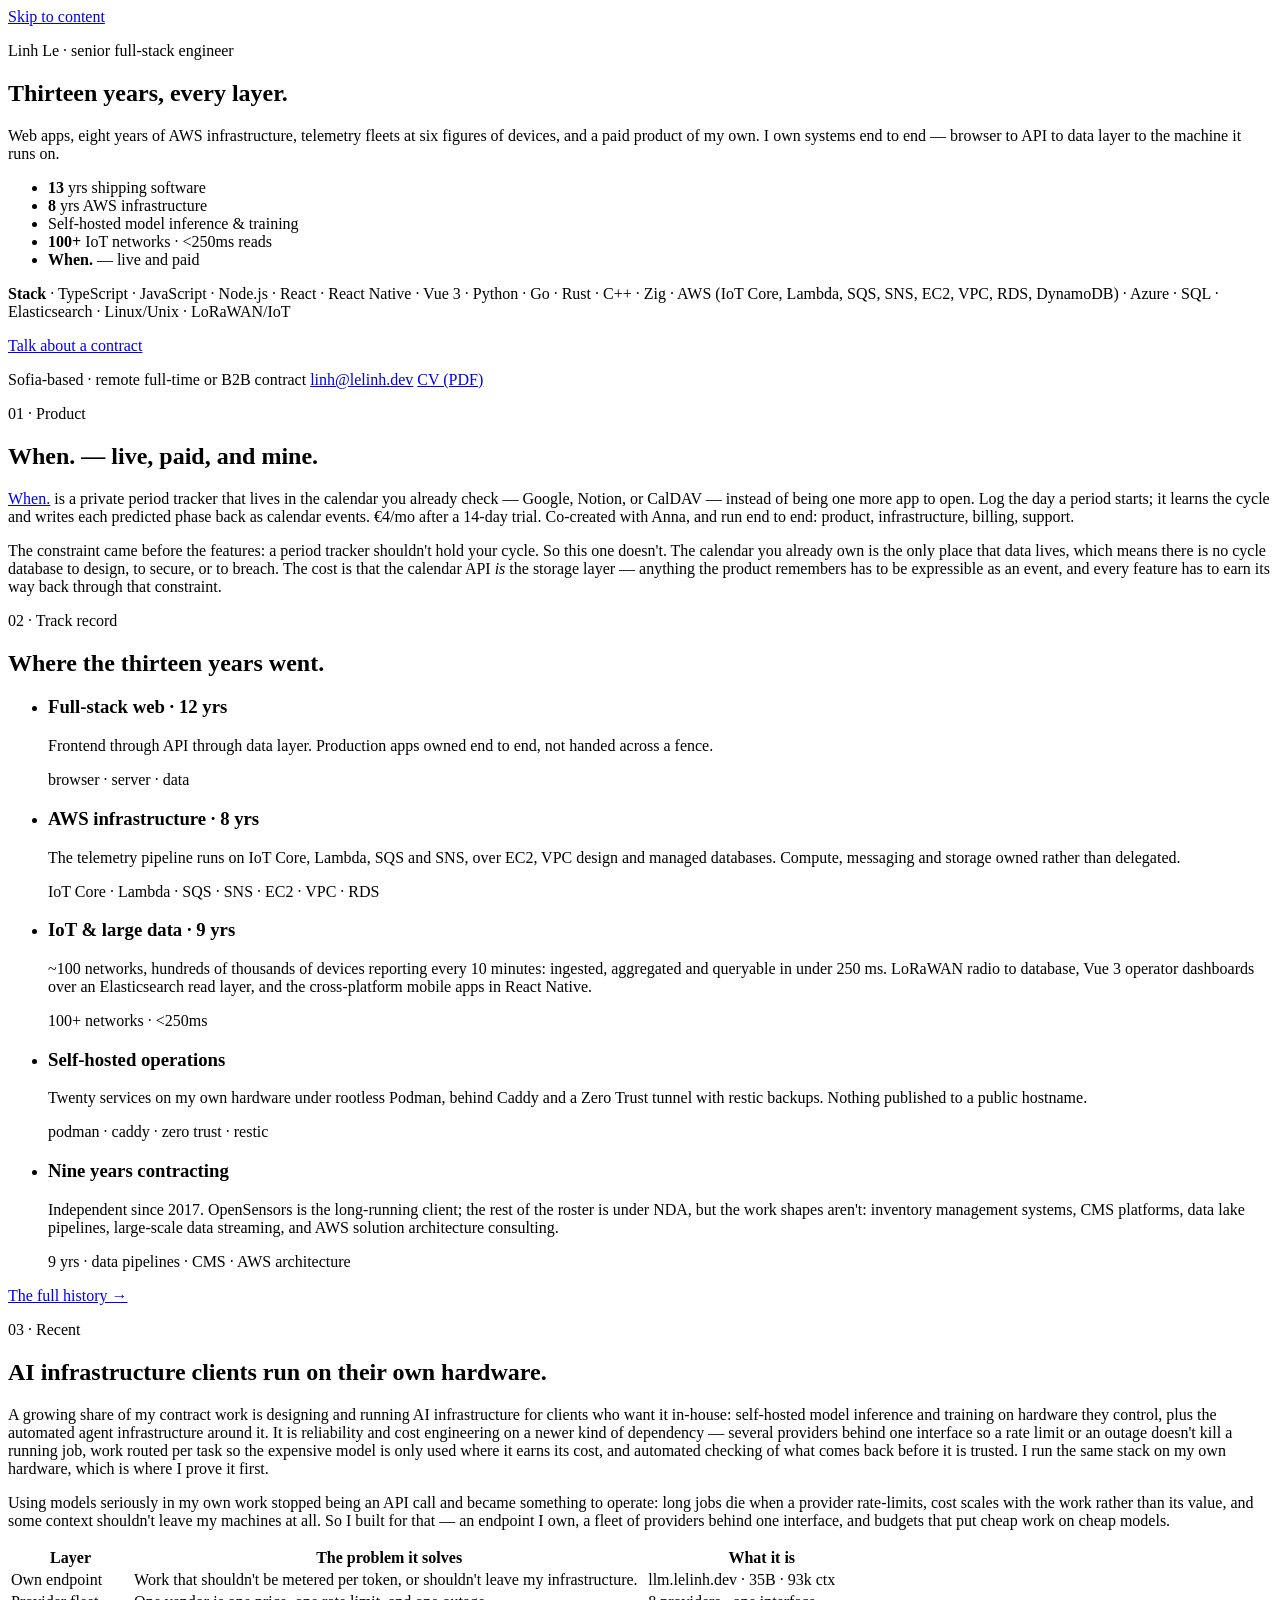
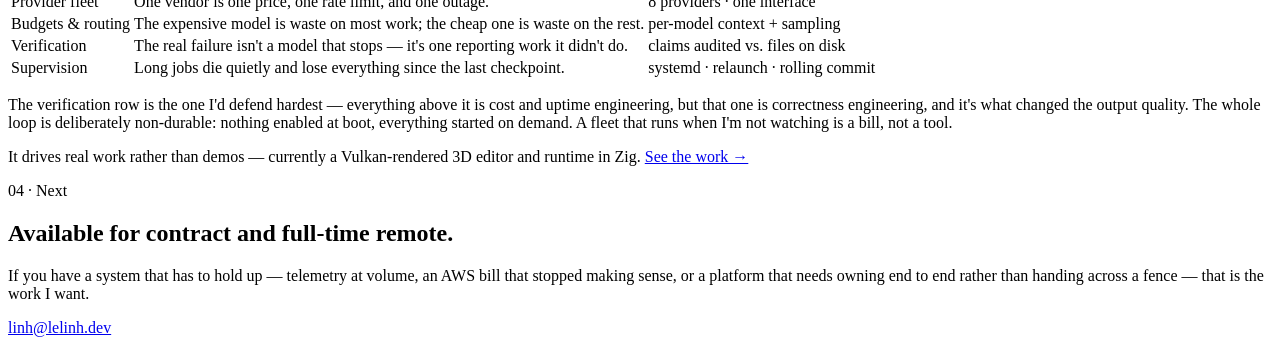
==== commit d599634f: "content: lead the contract work with AI infrastructure, per the new CV The updated CV adds an Indepe" ====
--- a/src/index.html
+++ b/src/index.html
@@ -16,13 +16,13 @@
   <link rel="stylesheet" href="/assets/modes/deep/tokens.css">
   <link rel="stylesheet" href="/assets/modes/deep/layout.css">
   <link rel="stylesheet" href="/assets/modes/deep/blocks.css">
-  <meta name="description" content="Linh Le — senior full-stack engineer, 13 years. Web apps, 8 years of AWS, IoT telemetry at six figures of devices, and a paid product of my own. Open to B2B contracts and full-time remote roles.">
+  <meta name="description" content="Linh Le — senior full-stack engineer, 13 years. Web apps, 8 years of AWS, IoT telemetry at six figures of devices, self-hosted AI infrastructure for clients, and a paid product of my own. Open to B2B contracts and full-time remote roles.">
   <title>Linh Le — Senior Full-Stack Engineer</title>
   <link rel="canonical" href="https://lelinh.dev/">
   <meta property="og:type" content="website">
   <meta property="og:site_name" content="Linh Le">
   <meta property="og:title" content="Linh Le — senior full-stack engineer">
-  <meta property="og:description" content="Thirteen years across web apps, AWS infrastructure, and telemetry fleets. I own systems end to end, and I run a paid product of my own.">
+  <meta property="og:description" content="Thirteen years across web apps, AWS infrastructure and telemetry fleets. I design and run AI infrastructure clients keep in-house, and I ship a paid product of my own.">
   <meta property="og:url" content="https://lelinh.dev/">
   <meta property="og:image" content="https://lelinh.dev/assets/og.png">
   <meta property="og:image:width" content="1200">
@@ -42,6 +42,7 @@
     <ul class="claims" role="list">
       <li><b>13</b> yrs shipping software</li>
       <li><b>8</b> yrs AWS infrastructure</li>
+      <li>Self-hosted model inference &amp; training</li>
       <li><b>100+</b> IoT networks · &lt;250ms reads</li>
       <li><b>When.</b> — live and paid</li>
     </ul>
@@ -93,8 +94,8 @@
       </li>
       <li class="card">
         <h3>Nine years contracting</h3>
-        <p>Independent since 2017. OpenSensors is the long-running client; the rest of the roster sits under NDA — full-stack across logistics and healthcare.</p>
-        <span class="where">9 yrs · logistics · healthcare</span>
+        <p>Independent since 2017. OpenSensors is the long-running client; the rest of the roster is under NDA, but the work shapes aren't: inventory management systems, CMS platforms, data lake pipelines, large-scale data streaming, and AWS solution architecture consulting.</p>
+        <span class="where">9 yrs · data pipelines · CMS · AWS architecture</span>
       </li>
     </ul>
     <p class="more"><a href="/about">The full history →</a></p>
@@ -103,9 +104,9 @@
   <section>
     <div class="sec-head">
       <span class="num">03 · Recent</span>
-      <h2>Running models became an infrastructure problem.</h2>
+      <h2>AI infrastructure clients run on their own hardware.</h2>
     </div>
-    <p class="brief-only">I run model infrastructure the way I run anything else in production: several providers behind one interface so a rate limit or an outage doesn't kill a running job, work routed per task so the expensive model is only used where it earns its cost, and automated checking of what comes back before it's trusted. Reliability and cost work, on a newer kind of dependency.</p>
+    <p class="brief-only">A growing share of my contract work is designing and running AI infrastructure for clients who want it in-house: self-hosted model inference and training on hardware they control, plus the automated agent infrastructure around it. It is reliability and cost engineering on a newer kind of dependency — several providers behind one interface so a rate limit or an outage doesn't kill a running job, work routed per task so the expensive model is only used where it earns its cost, and automated checking of what comes back before it is trusted. I run the same stack on my own hardware, which is where I prove it first.</p>
     <div class="deep-only">
       <p>Using models seriously in my own work stopped being an API call and became something to operate: long jobs die when a provider rate-limits, cost scales with the work rather than its value, and some context shouldn't leave my machines at all. So I built for that — an endpoint I own, a fleet of providers behind one interface, and budgets that put cheap work on cheap models.</p>
       <div class="scroll-x" tabindex="0" role="region" aria-label="Model infrastructure layers">
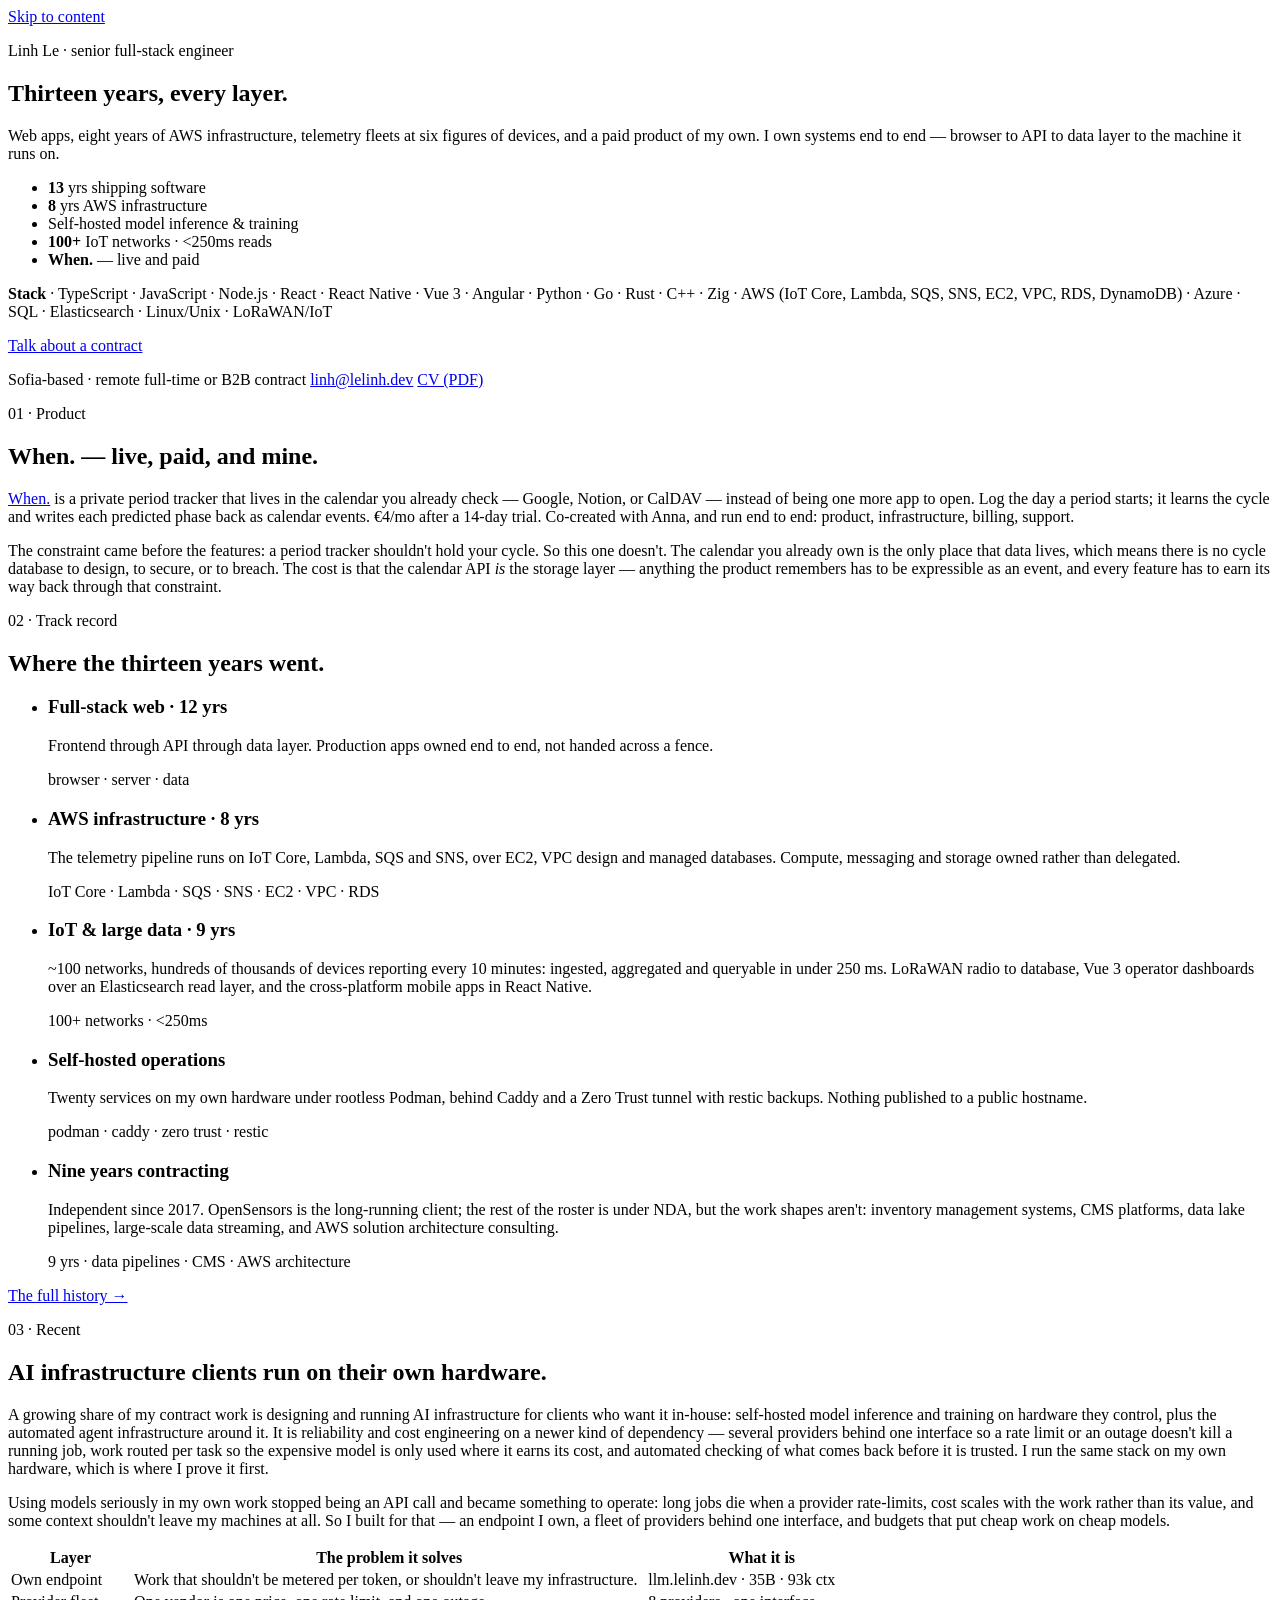
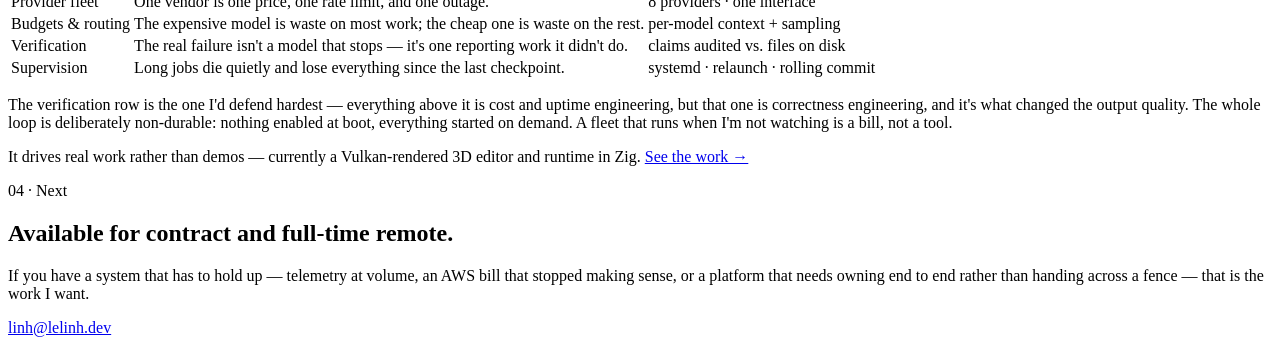
==== commit 85add6cd: "content: keep Angular, and credit it at Finmaven / Mavendocs too Reversing the earlier removal. Angu" ====
--- a/src/index.html
+++ b/src/index.html
@@ -46,7 +46,7 @@
       <li><b>100+</b> IoT networks · &lt;250ms reads</li>
       <li><b>When.</b> — live and paid</li>
     </ul>
-    <p class="stack"><b>Stack</b> · TypeScript · JavaScript · Node.js · React · React&nbsp;Native · Vue&nbsp;3 · Python · Go · Rust · C++ · Zig · AWS (IoT&nbsp;Core, Lambda, SQS, SNS, EC2, VPC, RDS, DynamoDB) · Azure · SQL · Elasticsearch · Linux/Unix · LoRaWAN/IoT</p>
+    <p class="stack"><b>Stack</b> · TypeScript · JavaScript · Node.js · React · React&nbsp;Native · Vue&nbsp;3 · Angular · Python · Go · Rust · C++ · Zig · AWS (IoT&nbsp;Core, Lambda, SQS, SNS, EC2, VPC, RDS, DynamoDB) · Azure · SQL · Elasticsearch · Linux/Unix · LoRaWAN/IoT</p>
     <a class="cta" href="mailto:linh@lelinh.dev?subject=Hiring%20Linh%20Le">Talk about a contract</a>
     <p class="meta">
       <span>Sofia-based · remote</span>
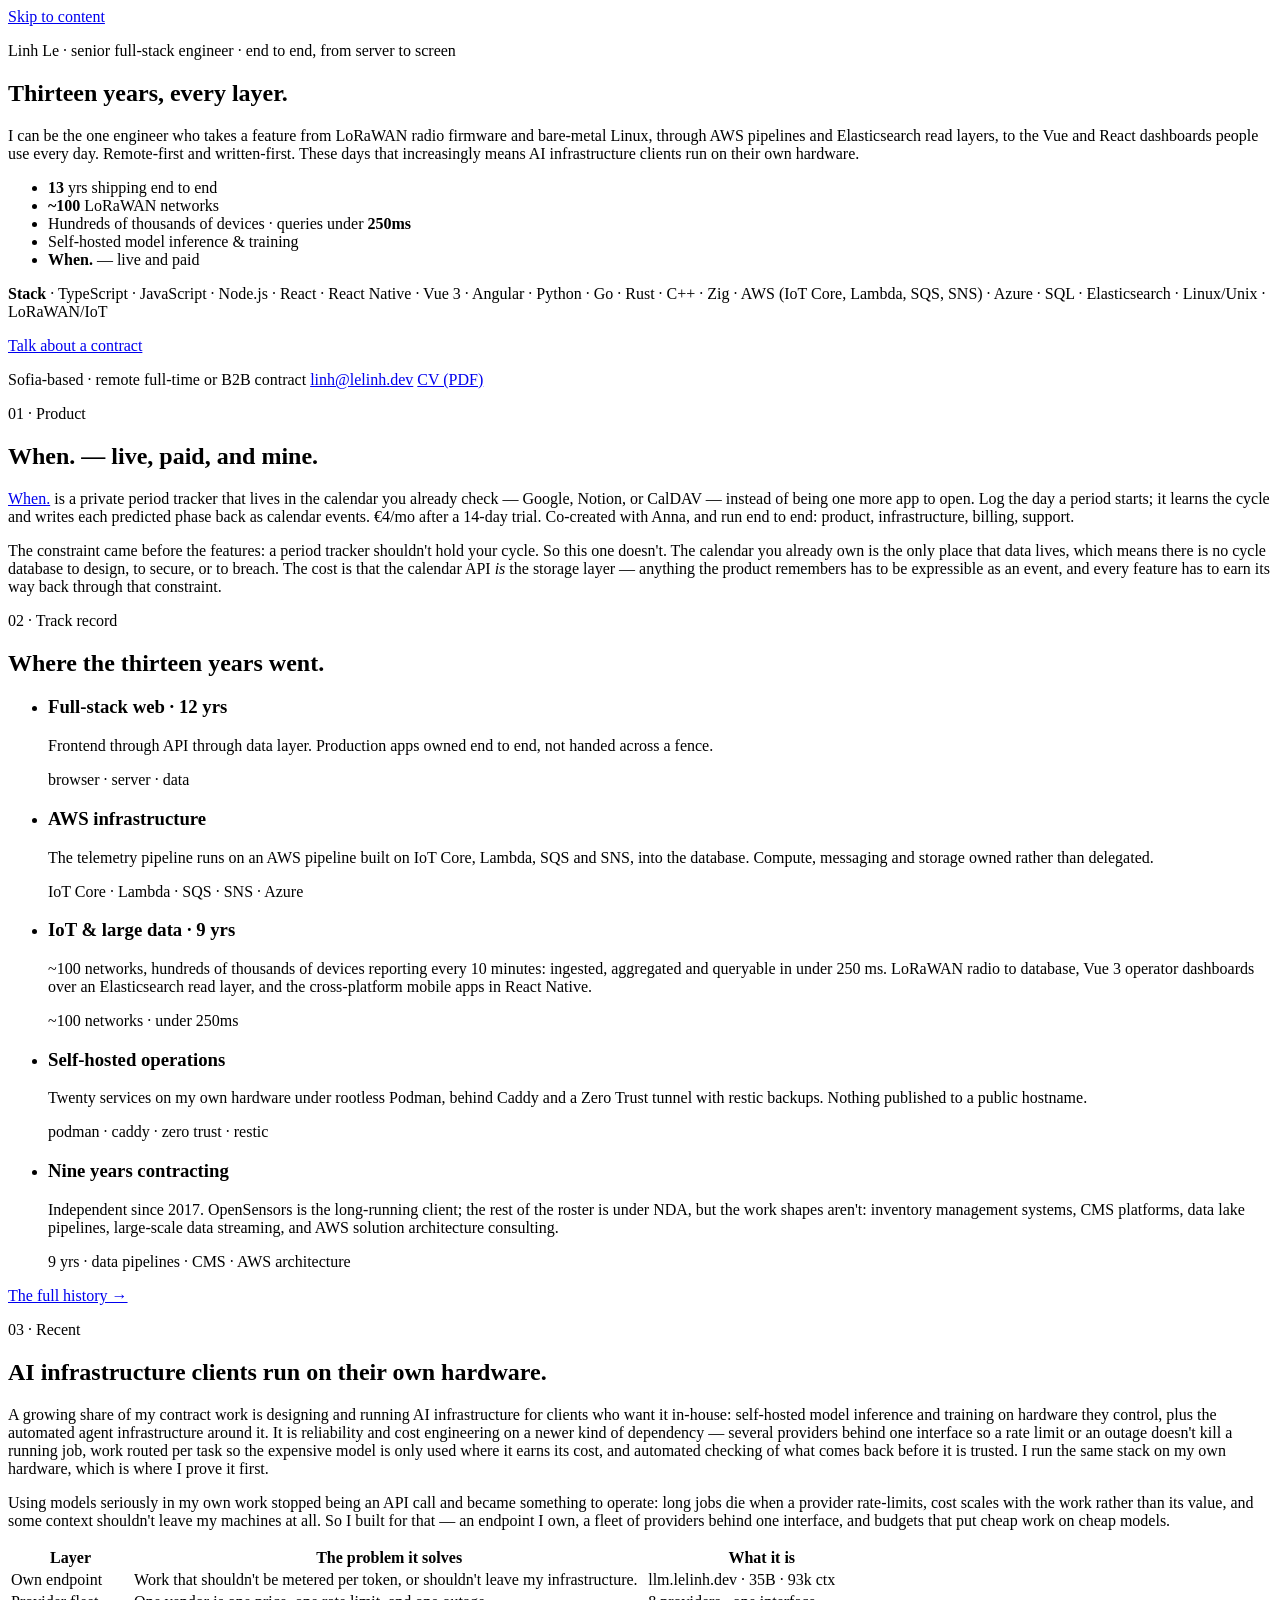
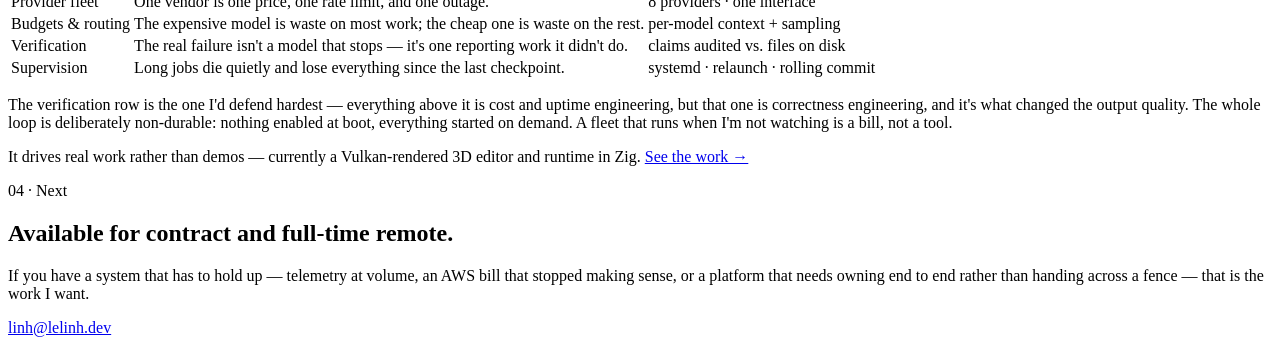
==== commit c5a9759a: "content: align the site to the CV as the source of truth The CV is generated in a Claude conversatio" ====
--- a/src/index.html
+++ b/src/index.html
@@ -36,17 +36,17 @@
 <main id="main" tabindex="-1">
 
   <section class="hero lead">
-    <p class="ident">Linh Le · senior full-stack engineer</p>
+    <p class="ident">Linh Le · senior full-stack engineer · end to end, from server to screen</p>
     <h1>Thirteen years, every layer.</h1>
-    <p class="lede">Web apps, eight years of AWS infrastructure, telemetry fleets at six figures of devices, and a paid product of my own. I own systems end to end — browser to API to data layer to the machine it runs on.</p>
+    <p class="lede">I can be the one engineer who takes a feature from LoRaWAN radio firmware and bare-metal Linux, through AWS pipelines and Elasticsearch read layers, to the Vue and React dashboards people use every day. Remote-first and written-first. These days that increasingly means AI infrastructure clients run on their own hardware.</p>
     <ul class="claims" role="list">
-      <li><b>13</b> yrs shipping software</li>
-      <li><b>8</b> yrs AWS infrastructure</li>
+      <li><b>13</b> yrs shipping end to end</li>
+      <li><b>~100</b> LoRaWAN networks</li>
+      <li>Hundreds of thousands of devices · queries under <b>250ms</b></li>
       <li>Self-hosted model inference &amp; training</li>
-      <li><b>100+</b> IoT networks · &lt;250ms reads</li>
       <li><b>When.</b> — live and paid</li>
     </ul>
-    <p class="stack"><b>Stack</b> · TypeScript · JavaScript · Node.js · React · React&nbsp;Native · Vue&nbsp;3 · Angular · Python · Go · Rust · C++ · Zig · AWS (IoT&nbsp;Core, Lambda, SQS, SNS, EC2, VPC, RDS, DynamoDB) · Azure · SQL · Elasticsearch · Linux/Unix · LoRaWAN/IoT</p>
+    <p class="stack"><b>Stack</b> · TypeScript · JavaScript · Node.js · React · React&nbsp;Native · Vue&nbsp;3 · Angular · Python · Go · Rust · C++ · Zig · AWS (IoT&nbsp;Core, Lambda, SQS, SNS) · Azure · SQL · Elasticsearch · Linux/Unix · LoRaWAN/IoT</p>
     <a class="cta" href="mailto:linh@lelinh.dev?subject=Hiring%20Linh%20Le">Talk about a contract</a>
     <p class="meta">
       <span>Sofia-based · remote</span>
@@ -78,14 +78,14 @@
         <span class="where">browser · server · data</span>
       </li>
       <li class="card">
-        <h3>AWS infrastructure · 8 yrs</h3>
-        <p>The telemetry pipeline runs on IoT Core, Lambda, SQS and SNS, over EC2, VPC design and managed databases. Compute, messaging and storage owned rather than delegated.</p>
-        <span class="where">IoT Core · Lambda · SQS · SNS · EC2 · VPC · RDS</span>
+        <h3>AWS infrastructure</h3>
+        <p>The telemetry pipeline runs on an AWS pipeline built on IoT Core, Lambda, SQS and SNS, into the database. Compute, messaging and storage owned rather than delegated.</p>
+        <span class="where">IoT Core · Lambda · SQS · SNS · Azure</span>
       </li>
       <li class="card">
         <h3>IoT &amp; large data · 9 yrs</h3>
         <p>~100 networks, hundreds of thousands of devices reporting every 10 minutes: ingested, aggregated and queryable in under 250&nbsp;ms. LoRaWAN radio to database, Vue 3 operator dashboards over an Elasticsearch read layer, and the cross-platform mobile apps in React Native.</p>
-        <span class="where">100+ networks · &lt;250ms</span>
+        <span class="where">~100 networks · under 250ms</span>
       </li>
       <li class="card">
         <h3>Self-hosted operations</h3>
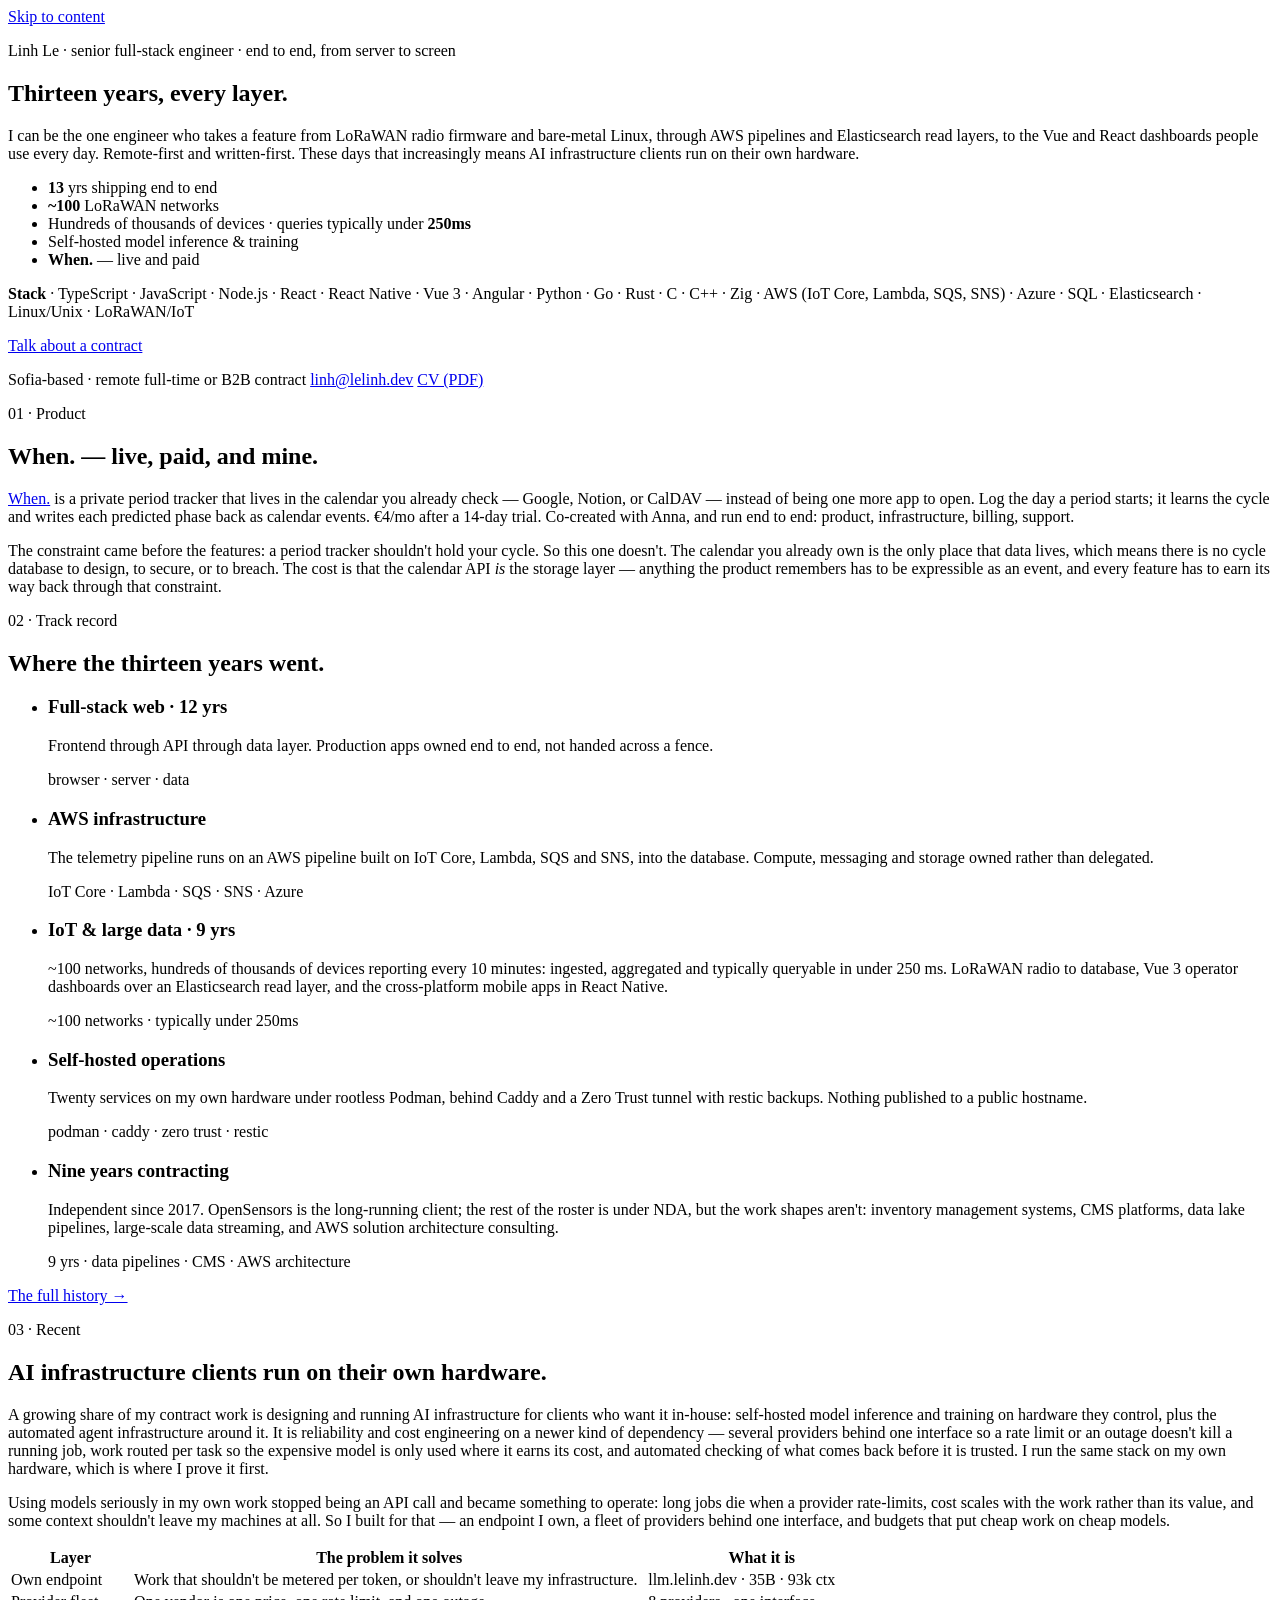
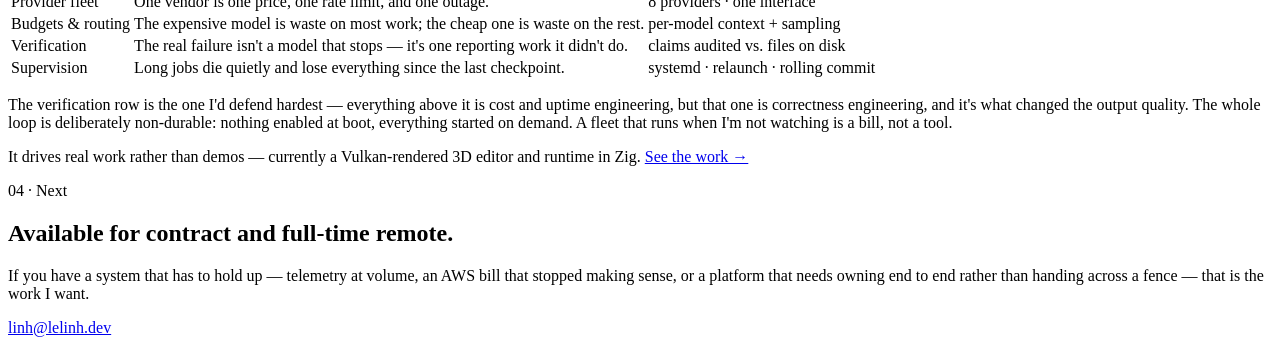
==== commit 544b85aa: "content: publish the new CV and align the site to it The new CV takes in all six corrections from th" ====
--- a/src/index.html
+++ b/src/index.html
@@ -16,7 +16,7 @@
   <link rel="stylesheet" href="/assets/modes/deep/tokens.css">
   <link rel="stylesheet" href="/assets/modes/deep/layout.css">
   <link rel="stylesheet" href="/assets/modes/deep/blocks.css">
-  <meta name="description" content="Linh Le — senior full-stack engineer, 13 years. Web apps, 8 years of AWS, IoT telemetry at six figures of devices, self-hosted AI infrastructure for clients, and a paid product of my own. Open to B2B contracts and full-time remote roles.">
+  <meta name="description" content="Linh Le — senior full-stack engineer, 13 years. Web apps, AWS infrastructure, IoT telemetry at six figures of devices, self-hosted AI infrastructure for clients, and a paid product of my own. Open to B2B contracts and full-time remote roles.">
   <title>Linh Le — Senior Full-Stack Engineer</title>
   <link rel="canonical" href="https://lelinh.dev/">
   <meta property="og:type" content="website">
@@ -42,11 +42,11 @@
     <ul class="claims" role="list">
       <li><b>13</b> yrs shipping end to end</li>
       <li><b>~100</b> LoRaWAN networks</li>
-      <li>Hundreds of thousands of devices · queries under <b>250ms</b></li>
+      <li>Hundreds of thousands of devices · queries typically under <b>250ms</b></li>
       <li>Self-hosted model inference &amp; training</li>
       <li><b>When.</b> — live and paid</li>
     </ul>
-    <p class="stack"><b>Stack</b> · TypeScript · JavaScript · Node.js · React · React&nbsp;Native · Vue&nbsp;3 · Angular · Python · Go · Rust · C++ · Zig · AWS (IoT&nbsp;Core, Lambda, SQS, SNS) · Azure · SQL · Elasticsearch · Linux/Unix · LoRaWAN/IoT</p>
+    <p class="stack"><b>Stack</b> · TypeScript · JavaScript · Node.js · React · React&nbsp;Native · Vue&nbsp;3 · Angular · Python · Go · Rust · C · C++ · Zig · AWS (IoT&nbsp;Core, Lambda, SQS, SNS) · Azure · SQL · Elasticsearch · Linux/Unix · LoRaWAN/IoT</p>
     <a class="cta" href="mailto:linh@lelinh.dev?subject=Hiring%20Linh%20Le">Talk about a contract</a>
     <p class="meta">
       <span>Sofia-based · remote</span>
@@ -84,8 +84,8 @@
       </li>
       <li class="card">
         <h3>IoT &amp; large data · 9 yrs</h3>
-        <p>~100 networks, hundreds of thousands of devices reporting every 10 minutes: ingested, aggregated and queryable in under 250&nbsp;ms. LoRaWAN radio to database, Vue 3 operator dashboards over an Elasticsearch read layer, and the cross-platform mobile apps in React Native.</p>
-        <span class="where">~100 networks · under 250ms</span>
+        <p>~100 networks, hundreds of thousands of devices reporting every 10 minutes: ingested, aggregated and typically queryable in under 250&nbsp;ms. LoRaWAN radio to database, Vue 3 operator dashboards over an Elasticsearch read layer, and the cross-platform mobile apps in React Native.</p>
+        <span class="where">~100 networks · typically under 250ms</span>
       </li>
       <li class="card">
         <h3>Self-hosted operations</h3>
